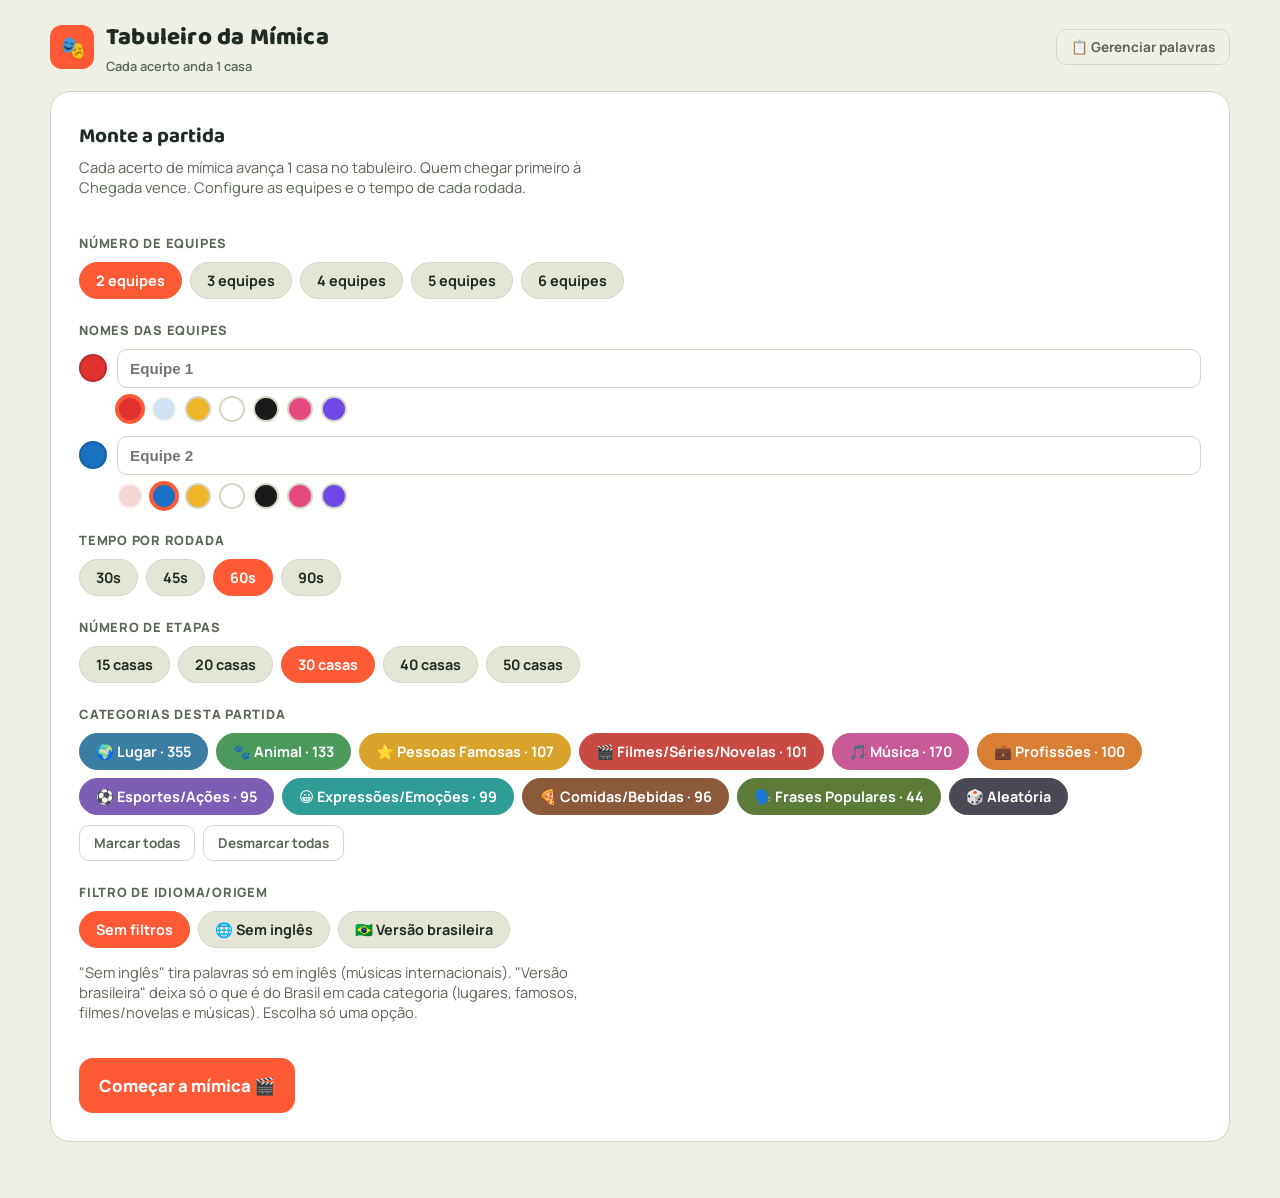
==== docs/index.html @ d94d5cb8 "Tabuleiro da Mímica: jogo + versão app (PWA) Co-Authored-By: Claude Opus 5.5 <noreply@anthropic.com>" ====
<!doctype html>
<html lang="pt-BR">
<head>
<meta charset="utf-8">
<meta name="viewport" content="width=device-width, initial-scale=1, viewport-fit=cover">
<meta name="theme-color" content="#FF5A36">
<meta name="description" content="Jogo de mímica em tabuleiro para jogar em equipes.">
<link rel="manifest" href="manifest.webmanifest">
<link rel="icon" type="image/png" sizes="192x192" href="icons/icon-192.png">
<link rel="apple-touch-icon" href="icons/icon-180.png">
<meta name="apple-mobile-web-app-capable" content="yes">
<meta name="mobile-web-app-capable" content="yes">
<meta name="apple-mobile-web-app-title" content="Mímica">
<meta name="apple-mobile-web-app-status-bar-style" content="default">
<style>body{margin:0;}</style>
<script>
(function(){
  if (window.claude && typeof window.claude.use === "function") return;
  var KEY = "mimica:categories/words";
  var listeners = [];
  function read(){ try { var raw = localStorage.getItem(KEY); return raw ? JSON.parse(raw) : null; } catch(e){ return null; } }
  function write(data){ try { localStorage.setItem(KEY, JSON.stringify(data)); } catch(e){} }
  function snap(){ var d = read(); return { exists: !!d, data: function(){ return d; } }; }
  var doc = {
    get: function(){ return Promise.resolve(snap()); },
    set: function(data){ write(data); return Promise.resolve(); },
    update: function(patch){ var d = read() || {}; Object.keys(patch).forEach(function(k){ d[k] = patch[k]; }); write(d); return Promise.resolve(); },
    onSnapshot: function(cb){ listeners.push(cb); return function(){}; }
  };
  window.claude = { use: function(name){ return Promise.resolve(name === "db" ? { doc: function(){ return doc; } } : null); } };
})();
</script>
<title>Tabuleiro da Mímica</title>
<link rel="preconnect" href="https://fonts.googleapis.com">
<link rel="stylesheet" href="https://fonts.googleapis.com/css2?family=Baloo+2:wght@500;600;700;800&family=Manrope:wght@500;600;700;800&display=swap">
<style>
  :root{
    --bg:#EEF0E6;
    --surface:#FFFFFF;
    --surface-2:#E3E6D6;
    --text:#1E2A22;
    --text-muted:#5B6656;
    --border:#D3D6C4;
    --accent:#FF5A36;
    --accent-ink:#FFFFFF;
    --danger:#C94A42;
    --ok:#3E8E52;

    --c-lugar:#3B7EA1;
    --c-animal:#4C9A5B;
    --c-famosos:#D9A22B;
    --c-filmes:#C94A42;
    --c-musica:#C85A96;
    --c-profissoes:#D97F35;
    --c-esportes:#7C5FB5;
    --c-expressoes:#2F9C97;
    --c-comidas:#8A5A3B;
    --c-frases:#5C7A38;
    --c-aleatoria:#4A4A55;
    --c-special:#B8901F;

    --board-bg:#183226;
    --board-track:#22462F;
    --board-text:#F4F1DF;
  }
  @media (prefers-color-scheme: dark){
    :root:not([data-theme="light"]){
      --bg:#12201A;
      --surface:#1B2B23;
      --surface-2:#223428;
      --text:#EDF1E6;
      --text-muted:#9FAE97;
      --border:#2E4235;
      --accent:#FF6A47;
      --accent-ink:#12201A;
      --danger:#E27168;
      --ok:#57B36C;
    }
  }
  :root[data-theme="dark"]{
    --bg:#12201A;
    --surface:#1B2B23;
    --surface-2:#223428;
    --text:#EDF1E6;
    --text-muted:#9FAE97;
    --border:#2E4235;
    --accent:#FF6A47;
    --accent-ink:#12201A;
    --danger:#E27168;
    --ok:#57B36C;
  }

  *{box-sizing:border-box;}
  body{
    background:var(--bg);
    color:var(--text);
    font-family:'Manrope',system-ui,sans-serif;
    padding:18px 16px 40px;
    display:flex;
    flex-direction:column;
    gap:16px;
    min-height:100vh;
  }
  h1,h2,h3{font-family:'Baloo 2','Manrope',system-ui,sans-serif; margin:0; text-wrap:balance;}
  button{font-family:inherit; cursor:pointer;}
  button:focus-visible, input:focus-visible, [tabindex]:focus-visible{
    outline:3px solid var(--accent); outline-offset:2px;
  }

  .wrap{max-width:1180px; margin:0 auto; width:100%; display:flex; flex-direction:column; gap:16px;}

  header.app-header{
    display:flex; align-items:center; justify-content:space-between; gap:12px; flex-wrap:wrap;
  }
  .brand{display:flex; align-items:center; gap:12px;}
  .brand .mark{
    width:44px;height:44px;border-radius:12px;background:var(--accent);color:var(--accent-ink);
    display:flex;align-items:center;justify-content:center;font-size:22px;flex-shrink:0;
  }
  .brand h1{font-size:1.5rem; font-weight:800; letter-spacing:.2px;}
  .brand p{margin:0; font-size:.8rem; color:var(--text-muted); font-weight:600;}
  .ghost-btn{
    background:transparent; border:1.5px solid var(--border); color:var(--text-muted);
    padding:8px 14px; border-radius:10px; font-weight:700; font-size:.85rem;
  }
  .ghost-btn:hover{border-color:var(--accent); color:var(--accent);}
  .exit-btn{align-self:flex-start;}
  .ghost-btn:disabled{opacity:.45; cursor:not-allowed;}
  .ghost-btn:disabled:hover{border-color:var(--border); color:var(--text-muted);}
  .header-actions{display:flex; gap:8px; flex-wrap:wrap;}

  .word-list{display:flex; flex-wrap:wrap; gap:6px;}
  .word-chip{display:inline-flex; align-items:center; gap:6px; color:#fff; padding:6px 6px 6px 12px; border-radius:999px; font-weight:700; font-size:.82rem;}
  .word-chip.is-filtered-out{opacity:.25;}
  .word-x{background:rgba(0,0,0,.25); border:none; color:#fff; width:20px; height:20px; border-radius:50%; font-size:.85rem; line-height:1; padding:0;}
  .word-x:hover{background:rgba(0,0,0,.45);}
  .add-word-row{display:flex; gap:8px;}
  .add-word-row input{
    flex:1; min-width:0; border:1.5px solid var(--border); border-radius:10px; padding:10px 12px;
    font-size:.95rem; background:var(--surface); color:var(--text); font-weight:600;
  }
  .add-word-row input:focus{border-color:var(--accent);}

  /* ---------- SETUP SCREEN ---------- */
  .setup-card{
    background:var(--surface); border:1px solid var(--border); border-radius:20px;
    padding:28px; display:flex; flex-direction:column; gap:22px;
  }
  .setup-card h2{font-size:1.3rem;}
  .setup-card .lede{color:var(--text-muted); font-size:.92rem; margin-top:4px; max-width:60ch;}
  .field-group{display:flex; flex-direction:column; gap:10px;}
  .field-label{font-weight:800; font-size:.8rem; text-transform:uppercase; letter-spacing:.06em; color:var(--text-muted);}
  .chip-row{display:flex; gap:8px; flex-wrap:wrap;}
  .chip{
    border:1.5px solid var(--border); background:var(--surface-2); color:var(--text);
    padding:8px 16px; border-radius:999px; font-weight:700; font-size:.9rem;
  }
  .chip.is-active{background:var(--accent); border-color:var(--accent); color:var(--accent-ink);}
  .team-rows{display:flex; flex-direction:column; gap:14px;}
  .team-row-block{display:flex; flex-direction:column; gap:8px;}
  .team-row{display:flex; align-items:center; gap:10px;}
  .team-dot{width:28px;height:28px;border-radius:50%; flex-shrink:0; border:2px solid rgba(0,0,0,.15);}
  .color-swatch-row{display:flex; gap:8px; flex-wrap:wrap; padding-left:38px;}
  .color-swatch-btn{
    width:26px; height:26px; border-radius:50%; border:2px solid var(--border); padding:0; cursor:pointer;
  }
  .color-swatch-btn.is-selected{border-color:var(--accent); box-shadow:0 0 0 2px var(--accent);}
  .color-swatch-btn:disabled{opacity:.2; cursor:not-allowed;}
  .team-row input{
    flex:1; min-width:0; border:1.5px solid var(--border); border-radius:10px; padding:10px 12px;
    font-size:.95rem; font-weight:700; background:var(--surface); color:var(--text);
  }
  .team-row input:focus{border-color:var(--accent);}
  .start-btn{
    background:var(--accent); color:var(--accent-ink); border:none; border-radius:14px;
    padding:16px 20px; font-size:1.05rem; font-weight:800; align-self:flex-start;
  }
  .start-btn:hover{filter:brightness(1.06);}
  .start-btn:disabled{cursor:not-allowed;}
  .start-btn:disabled:hover{filter:none;}

  /* ---------- GAME SCREEN ---------- */
  .board-screen{ display:flex; flex-direction:column; gap:14px; width:100%; }
  .board-main{ display:flex; flex-direction:column; gap:14px; min-width:0; }
  @media (min-width:800px){
    .board-screen{ flex-direction:row; align-items:flex-start; }
    .board-main{ flex:1; min-width:0; }
  }
  .category-legend{
    background:var(--surface); border:1px solid var(--border); border-radius:16px;
    padding:14px; display:flex; flex-direction:column; gap:8px; flex-shrink:0;
  }
  @media (min-width:800px){ .category-legend{ width:190px; position:sticky; top:16px; } }
  .legend-item{ display:flex; align-items:center; gap:8px; font-size:.82rem; font-weight:700; }
  .legend-swatch{
    width:26px; height:26px; border-radius:8px; flex-shrink:0;
    display:flex; align-items:center; justify-content:center; font-size:1rem; color:#fff;
  }
  .stage-screen{ display:flex; flex-direction:column; gap:14px; width:100%; align-items:stretch; }

  .board-panel{
    background:var(--board-bg); border-radius:20px; padding:18px; overflow-x:auto;
  }
  .board-title{color:var(--board-text); font-weight:800; font-size:.95rem; margin:0 0 12px 4px; display:flex; justify-content:space-between; align-items:center;}
  .board-title span.sub{color:#B7C9BC; font-weight:600; font-size:.8rem;}
  .board-grid{
    display:grid; grid-template-columns:repeat(6, 1fr); grid-auto-rows:58px; gap:6px; position:relative;
    background:var(--board-track); border-radius:16px; padding:12px;
  }
  .house{
    width:100%; height:100%; box-sizing:border-box; min-width:0;
    border-radius:10px; display:flex; flex-direction:column; align-items:center; justify-content:center;
    color:#fff; font-weight:800; position:relative; font-size:.68rem; line-height:1.1; gap:1px;
    box-shadow:inset 0 0 0 2px rgba(255,255,255,.18);
  }
  .house .num{font-family:'Baloo 2'; font-size:.9rem;}
  .house .ic{font-size:1rem;}
  .house.is-start, .house.is-finish{
    background:var(--accent); color:var(--accent-ink); font-family:'Baloo 2'; font-size:.72rem;
  }
  .house.is-current-target{box-shadow:0 0 0 2px #fff;}
  .dir-arrow{
    position:absolute; top:1px; right:2px;
    font-size:1.05rem; font-weight:800; line-height:1; color:rgba(255,255,255,.95);
    text-shadow:0 1px 1px rgba(0,0,0,.4); pointer-events:none; z-index:2;
  }
  .pawns{
    position:absolute; bottom:2px; left:0; display:flex; gap:2px; flex-wrap:wrap;
    justify-content:center; width:100%; pointer-events:none; z-index:2;
  }
  .pawn{width:11px;height:11px;border-radius:50%; border:1.5px solid rgba(255,255,255,.9); box-shadow:0 0 0 1px rgba(0,0,0,.25);}
  .pawn-pin{
    width:15px; height:15px; flex-shrink:0;
    border-radius:50% 50% 50% 0; transform:rotate(-45deg);
    border:1.5px solid rgba(255,255,255,.95); box-shadow:0 1px 3px rgba(0,0,0,.45);
  }
  @media (max-width:480px){
    .board-grid{grid-auto-rows:46px; gap:4px; padding:8px;}
  }

  .board-action{display:flex; flex-direction:column; align-items:center; gap:10px; text-align:center;}
  .board-action-msg{font-weight:700; color:var(--text-muted); font-size:.95rem;}

  .turn-banner{
    display:flex; align-items:center; gap:12px; border-radius:14px; padding:12px 14px;
    color:#fff; font-family:'Baloo 2'; font-size:1.05rem;
  }
  .turn-banner .pawn-lg{width:20px;height:20px;border-radius:50%; border:2px solid rgba(255,255,255,.85); flex-shrink:0;}
  .turn-banner .pos{margin-left:auto; font-size:.8rem; font-family:'Manrope'; font-weight:700; opacity:.9;}

  .target-chip{
    display:flex; align-items:center; gap:10px; padding:10px 12px; border-radius:12px;
    border:1.5px dashed var(--border); font-weight:700; font-size:.9rem;
  }
  .target-chip .swatch{width:30px;height:30px;border-radius:10px; display:flex; align-items:center; justify-content:center; font-size:1rem; color:#fff; flex-shrink:0;}
  .target-chip .lbl{color:var(--text-muted); font-size:.72rem; text-transform:uppercase; letter-spacing:.05em; font-weight:800;}
  .target-chip .name{font-size:1rem;}

  .stage{
    background:var(--surface-2); border-radius:16px; padding:22px 18px; text-align:center;
    display:flex; flex-direction:column; align-items:center; gap:14px; min-height:170px; justify-content:center;
  }
  .stage .prompt{color:var(--text-muted); font-weight:700; font-size:.95rem;}
  .stage .word{font-family:'Baloo 2'; font-size:1.9rem; font-weight:800; text-wrap:balance; word-break:break-word;}
  .stage .artist-hint{color:var(--text-muted); font-weight:700; font-size:.85rem; margin-top:-8px;}
  .hint-toggle{
    background:none; border:1.5px dashed var(--border); color:var(--text-muted); font-weight:700;
    font-size:.8rem; border-radius:999px; padding:5px 12px;
  }
  .hint-toggle:hover{border-color:var(--accent); color:var(--accent);}
  .hint-body{
    color:var(--text-muted); font-weight:600; font-size:.85rem; line-height:1.4; max-width:38ch;
    background:var(--surface); border-radius:10px; padding:10px 12px;
  }
  .stage-big{flex:1; min-height:min(60vh, 520px); padding:32px 20px; gap:20px;}
  .stage-big .prompt{font-size:1.1rem;}
  .stage-big .word{font-size:clamp(2.2rem, 7vw, 3.4rem);}
  .stage-big .artist-hint{font-size:1rem;}
  .stage-big .timer-wrap{max-width:360px; width:100%;}
  .stage-big .result-btns{max-width:420px; width:100%;}
  .reveal-btn{
    background:var(--accent); color:var(--accent-ink); border:none; border-radius:12px;
    padding:14px 22px; font-weight:800; font-size:1rem;
  }
  .timer-wrap{width:100%; display:flex; flex-direction:column; gap:6px;}
  .timer-bar-track{width:100%; height:10px; background:var(--border); border-radius:999px; overflow:hidden;}
  .timer-bar-fill{height:100%; background:var(--accent); border-radius:999px; transition:width .12s linear;}
  .timer-num{font-family:'Baloo 2'; font-size:1.3rem; font-variant-numeric:tabular-nums;}
  .result-btns{display:flex; gap:10px; width:100%;}
  .result-btns button{
    flex:1; border:none; border-radius:12px; padding:13px 10px; font-weight:800; font-size:.92rem; color:#fff;
  }
  .btn-ok{background:var(--ok);}
  .btn-skip{background:var(--danger);}
  .btn-continue{background:var(--accent); color:var(--accent-ink); width:100%; border:none; border-radius:12px; padding:13px 10px; font-weight:800;}

  .scoreboard{display:flex; flex-direction:column; gap:8px;}
  .scoreboard .lbl{font-size:.72rem; text-transform:uppercase; letter-spacing:.05em; font-weight:800; color:var(--text-muted);}
  .score-row{display:flex; align-items:center; gap:8px; padding:6px 8px; border-radius:10px; font-weight:700; font-size:.85rem;}
  .score-row.is-current{background:var(--surface-2);}
  .score-row .pawn{width:14px;height:14px; flex-shrink:0;}
  .score-row .nm{flex:1; min-width:0; overflow:hidden; text-overflow:ellipsis; white-space:nowrap;}
  .score-row .pn{color:var(--text-muted); font-variant-numeric:tabular-nums;}

  .rules-toggle{background:none; border:none; color:var(--text-muted); font-weight:700; font-size:.8rem; text-align:left; padding:0; text-decoration:underline;}
  .rules-body{font-size:.85rem; color:var(--text-muted); line-height:1.5; display:flex; flex-direction:column; gap:6px;}
  .rules-body b{color:var(--text);}

  /* ---------- MODALS ---------- */
  .modal-overlay{
    position:fixed; inset:0; background:rgba(10,15,12,.55); display:flex; align-items:center; justify-content:center;
    padding:20px; z-index:50;
  }
  .modal-card{
    background:var(--surface); border-radius:18px; padding:26px; max-width:420px; width:100%;
    display:flex; flex-direction:column; gap:14px; text-align:center;
  }
  .modal-card h3{font-size:1.4rem;}
  .modal-card-wide{max-width:480px;}
  .team-report-list{display:flex; flex-direction:column; gap:10px; max-height:min(50vh, 420px); overflow-y:auto; text-align:left;}
  .team-report-row{background:var(--surface-2); border-radius:12px; padding:12px 14px; display:flex; flex-direction:column; gap:6px;}
  .team-report-head{display:flex; align-items:center; gap:8px; font-family:'Baloo 2'; font-weight:700; font-size:1rem;}
  .team-report-stats{display:flex; gap:14px; font-weight:700; font-size:.88rem; font-variant-numeric:tabular-nums;}
  .team-report-cats{display:flex; flex-direction:column; gap:2px; font-size:.82rem; color:var(--text-muted); font-weight:600;}
  .cat-pick-grid{display:grid; grid-template-columns:1fr 1fr; gap:8px;}
  .cat-pick-btn{
    border:none; border-radius:12px; padding:12px 8px; color:#fff; font-weight:800; font-size:.85rem;
    display:flex; flex-direction:column; align-items:center; gap:4px;
  }
  .cat-pick-btn small{font-weight:700; font-size:.68rem; opacity:.9; text-transform:none;}
  .confetti-emoji{font-size:2.6rem;}

  [hidden]{display:none !important;}

  @media (max-width:480px){
    .brand h1{font-size:1.25rem;}
  }
</style>

<style>
  body{padding-top:max(18px, env(safe-area-inset-top)); padding-left:max(16px, env(safe-area-inset-left)); padding-right:max(16px, env(safe-area-inset-right)); padding-bottom:max(40px, env(safe-area-inset-bottom));}
</style>
</head>
<body>
<div class="wrap">
  <header class="app-header">
    <div class="brand">
      <div class="mark">🎭</div>
      <div>
        <h1>Tabuleiro da Mímica</h1>
        <p>Cada acerto anda 1 casa</p>
      </div>
    </div>
    <div class="header-actions">
      <button class="ghost-btn" id="btnManage">📋 Gerenciar palavras</button>
    </div>
  </header>

  <section id="setupScreen"></section>
  <section id="gameScreen" hidden></section>
  <section id="manageScreen" hidden></section>
</div>

<div id="modalLayer"></div>

<script>
(function(){
  "use strict";

  var CATS = {
    lugar:      {label:"Lugar",                 icon:"🌍", color:"var(--c-lugar)"},
    animal:     {label:"Animal",                icon:"🐾", color:"var(--c-animal)"},
    famosos:    {label:"Pessoas Famosas",        icon:"⭐", color:"var(--c-famosos)"},
    filmes:     {label:"Filmes/Séries/Novelas",  icon:"🎬", color:"var(--c-filmes)"},
    musica:     {label:"Música",                 icon:"🎵", color:"var(--c-musica)"},
    profissoes: {label:"Profissões",             icon:"💼", color:"var(--c-profissoes)"},
    esportes:   {label:"Esportes/Ações",         icon:"⚽", color:"var(--c-esportes)"},
    expressoes: {label:"Expressões/Emoções",     icon:"😀", color:"var(--c-expressoes)"},
    comidas:    {label:"Comidas/Bebidas",        icon:"🍕", color:"var(--c-comidas)"},
    frases:     {label:"Frases Populares",       icon:"🗣️", color:"var(--c-frases)"},
    aleatoria:  {label:"Aleatória",              icon:"🎲", color:"var(--c-aleatoria)"}
  };

  var DEFAULT_WORDS = {
    lugar: [
      "Praia","Hospital","Aeroporto","Academia","Cinema","Escola","Restaurante","Zoológico","Supermercado","Igreja","Praça","Shopping","Floresta","Deserto","Circo","Fazenda","Biblioteca","Estádio","Metrô","Elevador","Casamento","Trânsito","Acampamento","Parque de diversões","Salão de beleza","Consultório odontológico","Delegacia","Feira livre",
      "Afeganistão","África do Sul","Albânia","Alemanha","Andorra","Angola","Antígua e Barbuda","Arábia Saudita","Argélia","Argentina","Armênia","Austrália","Áustria","Azerbaijão","Bahamas","Bangladesh","Barbados","Barein","Bélgica","Belize","Benin","Bielorrússia","Bolívia","Bósnia e Herzegovina","Botsuana","Brasil","Brunei","Bulgária","Burkina Faso","Burundi","Butão","Cabo Verde","Camarões","Camboja","Canadá","Catar","Cazaquistão","Chade","Chile","China","Chipre","Colômbia","Comores","Congo","Coreia do Norte","Coreia do Sul","Costa do Marfim","Costa Rica","Croácia","Cuba","Dinamarca","Djibouti","Dominica","Egito","El Salvador","Emirados Árabes Unidos","Equador","Eritreia","Eslováquia","Eslovênia","Espanha","Estados Unidos","Estônia","Essuatíni","Etiópia","Fiji","Filipinas","Finlândia","França","Gabão","Gâmbia","Gana","Geórgia","Granada","Grécia","Guatemala","Guiana","Guiné","Guiné Equatorial","Guiné-Bissau","Haiti","Holanda","Honduras","Hungria","Iêmen","Ilhas Marshall","Ilhas Salomão","Índia","Indonésia","Irã","Iraque","Irlanda","Islândia","Israel","Itália","Jamaica","Japão","Jordânia","Kiribati","Kuwait","Laos","Lesoto","Letônia","Líbano","Libéria","Líbia","Liechtenstein","Lituânia","Luxemburgo","Macedônia do Norte","Madagascar","Malásia","Malawi","Maldivas","Mali","Malta","Marrocos","Maurício","Mauritânia","México","Mianmar","Micronésia","Moçambique","Moldávia","Mônaco","Mongólia","Montenegro","Namíbia","Nauru","Nepal","Nicarágua","Níger","Nigéria","Noruega","Nova Zelândia","Omã","Palau","Panamá","Papua-Nova Guiné","Paquistão","Paraguai","Peru","Polônia","Portugal","Quênia","Quirguistão","Reino Unido","República Centro-Africana","República Dominicana","República Tcheca","Romênia","Ruanda","Rússia","Samoa","San Marino","Santa Lúcia","São Cristóvão e Névis","São Tomé e Príncipe","São Vicente e Granadinas","Seicheles","Senegal","Serra Leoa","Sérvia","Singapura","Síria","Somália","Sri Lanka","Sudão","Sudão do Sul","Suécia","Suíça","Suriname","Tailândia","Taiwan","Tajiquistão","Tanzânia","Timor-Leste","Togo","Tonga","Trinidad e Tobago","Tunísia","Turcomenistão","Turquia","Tuvalu","Ucrânia","Uganda","Uruguai","Uzbequistão","Vanuatu","Vaticano","Venezuela","Vietnã","Zâmbia","Zimbábue",
      "Acre","Alagoas","Amapá","Amazonas","Bahia","Ceará","Distrito Federal","Espírito Santo","Goiás","Maranhão","Mato Grosso","Mato Grosso do Sul","Minas Gerais","Pará","Paraíba","Paraná","Pernambuco","Piauí","Rio de Janeiro","Rio Grande do Norte","Rio Grande do Sul","Rondônia","Roraima","Santa Catarina","São Paulo","Sergipe","Tocantins",
      "Washington","Pequim","Tóquio","Berlim","Nova Delhi","Londres","Paris","Roma","Ottawa","Moscou","Seul","Camberra","Madrid","Cidade do México","Jacarta","Amsterdã","Riade","Buenos Aires","Cairo","Pretória",
      "Brasília","Salvador","Fortaleza","Belo Horizonte","Manaus","Curitiba","Recife","Goiânia","Belém","Porto Alegre","Guarulhos","Campinas","São Luís","São Gonçalo","Maceió","Duque de Caxias","Natal","Teresina","Campo Grande","Nova Iguaçu","São Bernardo do Campo","João Pessoa","Santo André","Jaboatão dos Guararapes","Osasco","São José dos Campos","Ribeirão Preto","Uberlândia","Contagem","Sorocaba","Aracaju","Feira de Santana","Cuiabá","Joinville","Juiz de Fora","Londrina","Aparecida de Goiânia","Ananindeua","Niterói","Porto Velho","Serra","Caxias do Sul","Vila Velha","Florianópolis","Macapá","Mauá","São João de Meriti","Diadema","Vitória","Palmas",
      "Torre Eiffel","Cristo Redentor","Estátua da Liberdade","Muralha da China","Coliseu","Torre de Pisa","Pirâmides do Egito","Big Ben","Taj Mahal","Machu Picchu","Ópera de Sydney","Sagrada Família","Stonehenge","Monte Rushmore","Muro de Berlim",
      "Banco","Farmácia","Posto de gasolina","Correios","Museu","Teatro","Boliche","Sauna","Spa","Estacionamento","Oficina mecânica","Lavanderia","Parque aquático","Porto","Estação de trem",
      "Vulcão","Cachoeira","Caverna","Geleira","Savana","Ilha deserta"
    ],
    animal: ["Cobra","Canguru","Elefante","Pinguim","Girafa","Macaco","Tartaruga","Águia","Sapo","Coelho","Tubarão","Polvo","Camelo","Preguiça","Morcego","Galinha","Cavalo","Gorila","Urso","Borboleta","Pato","Leão","Foca","Caranguejo","Abelha","Rinoceronte","Papagaio","Jacaré","Formiga","Coruja","Zebra","Hipopótamo","Onça-pintada","Lobo","Raposa","Esquilo","Ouriço","Guaxinim","Lontra","Castor","Camundongo","Porco","Vaca","Cabra","Carneiro","Pavão","Avestruz","Flamingo","Pelicano","Cisne","Corvo","Pomba","Beija-flor","Libélula","Grilo","Gafanhoto","Aranha","Escorpião","Lesma","Caracol","Baleia","Golfinho","Estrela-do-mar","Água-viva","Lula","Piranha","Iguana","Camaleão","Hiena","Tigre","Chita","Lince","Texugo","Ornitorrinco","Coala","Panda","Tamanduá","Tatu","Capivara","Mico-leão-dourado","Arara","Tucano","Sabiá","Puma","Lebre","Furão","Doninha","Marta","Bisão","Búfalo","Alce","Rena","Veado","Javali","Ganso","Peru","Codorna","Andorinha","Pardal","Gaivota","Urubu","Falcão","Gavião","Morsa","Orca","Cachalote","Peixe-espada","Cavalo-marinho","Arraia","Baiacu","Pulga","Mosquito","Barata","Joaninha","Vaga-lume","Louva-a-deus","Centopeia","Lacraia","Sanguessuga","Ouriço-do-mar","Cágado","Jiboia","Píton","Naja","Víbora","Dragão de Komodo","Girino","Toupeira","Gambá","Quati","Jaguatirica","Chimpanzé","Orangotango"],
    famosos: ["Anitta","Neymar","Silvio Santos","Xuxa","Ronaldinho Gaúcho","Gisele Bündchen","Pelé","Ayrton Senna","Chaves","Michael Jackson","Charlie Chaplin","Albert Einstein","Cristiano Ronaldo","Whindersson Nunes","Ivete Sangalo","Pabllo Vittar","Sabrina Sato","Luciano Huck","Gusttavo Lima","Fernanda Montenegro","Roberto Carlos","Zico","Madonna","Elvis Presley","Larissa Manoela","Romário","Ronaldo Fenômeno","Kaká","Garrincha","Sócrates","Rubens Barrichello","Lionel Messi","Kobe Bryant","LeBron James","Michael Jordan","Bruna Marquezine","Juliette Freire","Fátima Bernardes","Faustão","Rodrigo Faro","Marcos Mion","Angélica","Tiago Leifert","Marília Mendonça","Wesley Safadão","Simone Mendes","Beyoncé","Taylor Swift","Lady Gaga","Rihanna","Freddie Mercury","John Lennon","Marilyn Monroe","Vinícius Jr.","Rafael Nadal","Roger Federer","Usain Bolt","Serena Williams","Simone Biles","Falcão","Marta","Rebeca Andrade","Susana Vieira","Regina Duarte","Tony Ramos","Camila Queiroz","José Loreto","Boninho","Ana Maria Braga","Patrícia Poeta","Ludmilla","Zezé Di Camargo","Michael Bublé","Ariana Grande","Bruno Mars","Ed Sheeran","Shakira","Selena Gomez","Justin Timberlake","Casimiro","Felipe Neto","Kéfera","MC Bin Laden","Diego Maradona","Muhammad Ali","Michael Phelps","Babe Ruth","Tiger Woods","Wayne Gretzky","Jesse Owens","Mike Tyson","Nadia Comăneci","Carl Lewis","Michael Schumacher","Emerson Fittipaldi","Nelson Piquet","Felipe Massa","Gustavo Kuerten","César Cielo","Daiane dos Santos","Robert Scheidt","Rayssa Leal","Arthur Zanetti","Oscar Schmidt","Hortência","Formiga","Vanderlei Cordeiro de Lima"],
    filmes: ["Titanic","Avatar","Vingadores","Toy Story","Friends","Stranger Things","La Casa de Papel","Chaves","Avenida Brasil","A Fazenda","O Auto da Compadecida","Cidade de Deus","Tropa de Elite","Shrek","Frozen","Harry Potter","O Rei Leão","Game of Thrones","Breaking Bad","Senhor dos Anéis","Jurassic Park","Star Wars","Velozes e Furiosos","Pantanal","A Grande Família","Malhação","Turma da Mônica","Batman","Homem-Aranha","De Volta para o Futuro","Matrix","Rocky","Coringa","Pantera Negra","A Origem","Interestelar","E.T.","Tubarão","Piratas do Caribe","Como Treinar o Seu Dragão","Divertida Mente","Procurando Nemo","Wall-E","Up: Altas Aventuras","Viva - A Vida é uma Festa","Encanto","Moana","Round 6","The Office","Grey's Anatomy","Sherlock","Peaky Blinders","Sex Education","Riverdale","Elite","Dark","Cobra Kai","Ozark","Cheias de Charme","Fina Estampa","Império","Vale Tudo","Escrava Isaura","A Dona do Pedaço","Cinderela","Branca de Neve e os Sete Anões","A Bela e a Fera","Aladdin","A Pequena Sereia","Mulan","Pocahontas","Hércules","Lilo & Stitch","Enrolados","Valente","Carros","Monstros S.A.","Ratatouille","Os Incríveis","Zootopia","Detona Ralph","A Princesa e o Sapo","Soul","Luca","Mulheres Apaixonadas","Senhora do Destino","América","Páginas da Vida","Duas Caras","A Favorita","Caminho das Índias","Viver a Vida","Salve Jorge","Amor à Vida","A Força do Querer","O Outro Lado do Paraíso","Amor de Mãe","Nos Tempos do Imperador","Um Lugar ao Sol","Travessia","Vai na Fé"],
    musica: ["Aquarela (Toquinho)","Evidências (Chitãozinho & Xororó)","Garota de Ipanema (Tom Jobim)","Ai Se Eu Te Pego (Michel Teló)","Envolver (Anitta)","Show das Poderosas (Anitta)","Anunciação (Alceu Valença)","Asa Branca (Luiz Gonzaga)","Deixa a Vida Me Levar (Zeca Pagodinho)","Trem Bala (Ana Vilela)","Vida Loka (Racionais MC's)","Borboletas (Marcelo Falcão)","Vai Malandra (Anitta)","Cheia de Manias (Raça Negra)","Segue o Seu Coração (Roberta Campos)","Balada Boa (Gusttavo Lima)","Ciranda Cirandinha (Domínio público)","Atirei o Pau no Gato (Domínio público)","Parabéns a Você (Domínio público)","Águas de Março (Tom Jobim)","Mas Que Nada (Jorge Ben Jor)","País Tropical (Jorge Ben Jor)","Chuva de Arroz (Bruno & Marrone)","O Portão (Jorge & Mateus)","Trem das Onze (Demônios da Garoa)","Como É Grande o Meu Amor Por Você (Roberto Carlos)","Fico Assim Sem Você (Claudinho & Buchecha)","É o Amor (Zezé Di Camargo & Luciano)","Faroeste Caboclo (Legião Urbana)","Alô, Alô Marciano (Rita Lee)","Sozinho (Caetano Veloso)","Amor de Índio (Beto Guedes)","Anna Julia (Los Hermanos)","Tempo Perdido (Legião Urbana)","Metamorfose Ambulante (Raul Seixas)","O Tempo Não Para (Cazuza)","Alagados (Os Paralamas do Sucesso)","Pais e Filhos (Legião Urbana)","Toda Forma de Amor (Lulu Santos)","Eduardo e Mônica (Legião Urbana)","Que País É Esse (Legião Urbana)","Comida (Titãs)","Berimbau (Baden Powell)","Construção (Chico Buarque)","Aquele Abraço (Gilberto Gil)","Chega de Saudade (João Gilberto)","Xote das Meninas (Luiz Gonzaga)","Danone (Ivete Sangalo)","Anjos (Fábio Jr.)","Shape of You (Ed Sheeran)","Bohemian Rhapsody (Queen)","Billie Jean (Michael Jackson)","Someone Like You (Adele)","Rolling in the Deep (Adele)","Uptown Funk (Bruno Mars)","Shake It Off (Taylor Swift)","Despacito (Luis Fonsi)","Old Town Road (Lil Nas X)","Blinding Lights (The Weeknd)","Livin' on a Prayer (Bon Jovi)","Sweet Child O' Mine (Guns N' Roses)","I Want It That Way (Backstreet Boys)","Wannabe (Spice Girls)","Thriller (Michael Jackson)","Imagine (John Lennon)","Hotel California (Eagles)","Stairway to Heaven (Led Zeppelin)","My Heart Will Go On (Celine Dion)","Like a Virgin (Madonna)","Toxic (Britney Spears)","Someone You Loved (Lewis Capaldi)","Viva la Vida (Coldplay)","Poker Face (Lady Gaga)","Happy (Pharrell Williams)","Roar (Katy Perry)","We Will Rock You (Queen)","Dancing Queen (ABBA)","Waka Waka (Shakira)","Yesterday (The Beatles)","Let It Be (The Beatles)","Hey Jude (The Beatles)","Smells Like Teen Spirit (Nirvana)","Wonderwall (Oasis)","(I Can't Get No) Satisfaction (The Rolling Stones)","Purple Rain (Prince)","Like a Rolling Stone (Bob Dylan)","Respect (Aretha Franklin)","I Will Always Love You (Whitney Houston)","Rehab (Amy Winehouse)","Umbrella (Rihanna)","Halo (Beyoncé)","Single Ladies (Beyoncé)","Born This Way (Lady Gaga)","Levitating (Dua Lipa)","Watermelon Sugar (Harry Styles)","Shallow (Lady Gaga)","Bad Guy (Billie Eilish)","Bad Romance (Lady Gaga)","Firework (Katy Perry)","Party in the U.S.A. (Miley Cyrus)","Can't Stop the Feeling! (Justin Timberlake)","Sorry (Justin Bieber)","Baby (Justin Bieber)","Sicko Mode (Travis Scott)","God's Plan (Drake)","Africa (Toto)","Take on Me (a-ha)","Girls Just Want to Have Fun (Cyndi Lauper)","Eye of the Tiger (Survivor)","Another Brick in the Wall (Pink Floyd)","Smooth Criminal (Michael Jackson)","Beat It (Michael Jackson)","Faded (Alan Walker)","Closer (The Chainsmokers)","Counting Stars (OneRepublic)","Radioactive (Imagine Dragons)","Believer (Imagine Dragons)","Sugar (Maroon 5)","Moves Like Jagger (Maroon 5)","Can't Feel My Face (The Weeknd)","Rockstar (Post Malone)","Havana (Camila Cabello)","Señorita (Shawn Mendes & Camila Cabello)","Cheap Thrills (Sia)","Chandelier (Sia)","All of Me (John Legend)","Perfect (Ed Sheeran)","Yellow (Coldplay)","Let It Go / Livre Estou (Frozen)","Hakuna Matata (O Rei Leão)","A Whole New World / Um Mundo Ideal (Aladdin)","Under the Sea / Debaixo do Mar (A Pequena Sereia)","Colors of the Wind / Cores do Vento (Pocahontas)","You've Got a Friend in Me / Um Amigo Assim (Toy Story)","Try Everything / Tentar Tudo (Zootopia)","I See the Light / Ao Luar (Enrolados)","Reflection / Imagem (Mulan)","How Far I'll Go / Saber Quem Sou (Moana)","Into the Unknown / Minha Intuição (Frozen 2)","Beauty and the Beast / A Bela e a Fera (A Bela e a Fera)","Part of Your World / Parte do Seu Mundo (A Pequena Sereia)","Circle of Life / Ciclo Sem Fim (O Rei Leão)","Almost There / Quase Lá (A Princesa e o Sapo)","Breaking Free (High School Musical)","We're All in This Together (High School Musical)","Start of Something New (High School Musical)","Bop to the Top (High School Musical)","Can I Have This Dance? (High School Musical 3)","Best of Both Worlds (Hannah Montana)","This Is Me (Camp Rock)","Barbie Girl (Aqua)","Call Me Maybe (Carly Rae Jepsen)","Since U Been Gone (Kelly Clarkson)","Genie in a Bottle (Christina Aguilera)","...Baby One More Time (Britney Spears)","Oops!... I Did It Again (Britney Spears)","Everybody (Backstreet Boys)","Bye Bye Bye (NSYNC)","Complicated (Avril Lavigne)","Sk8er Boi (Avril Lavigne)","Boyfriend (Justin Bieber)","What Makes You Beautiful (One Direction)","Best Song Ever (One Direction)","We Don't Talk About Bruno / Não Falamos do Bruno (Encanto)","Can You Feel the Love Tonight / Nesta Noite o Amor Chegou (O Rei Leão)","Kiss the Girl / Beije a Moça (A Pequena Sereia)","Do You Want to Build a Snowman? / Quer Fazer um Boneco de Neve? (Frozen)","Love Is an Open Door / Vejo Uma Porta Abrir (Frozen)","Friend Like Me / Nunca Teve um Amigo Assim (Aladdin)","Go the Distance / Vencer Distâncias (Hércules)"],
    profissoes: ["Médico","Bombeiro","Professor","Chef de cozinha","Advogado","Cabeleireiro","Policial","Piloto de avião","Dentista","Pintor","Eletricista","Encanador","Veterinário","Jornalista","Fotógrafo","Garçom","Motorista de ônibus","Enfermeiro","Padeiro","Costureira","Astronauta","Pescador","Agricultor","Detetive","Palhaço","Mecânico","DJ","Salva-vidas","Juiz","Arquiteto","Engenheiro","Psicólogo","Nutricionista","Fisioterapeuta","Farmacêutico","Biólogo","Contador","Bibliotecário","Tradutor","Ator","Marceneiro","Pedreiro","Soldador","Segurança","Recepcionista","Barbeiro","Personal trainer","Bailarino","Escritor","Programador","Cientista","Jardineiro","Locutor","Caminhoneiro","Sapateiro","Padre","Diplomata","Zootecnista","Geólogo","Meteorologista","Parteira","Motoboy","Taxista","Zelador","Confeiteiro","Sommelier","Barista","Ourives","Vidraceiro","Instrutor de autoescola","Guia turístico","Modelo","Estilista","Designer gráfico","Roteirista","Diretor de cinema","Produtor musical","Maestro","Analista de sistemas","Apicultor","Bancário","Corretor de imóveis","Corretor de seguros","Auditor","Delegado","Perito","Assistente social","Terapeuta","Fonoaudiólogo","Radiologista","Cardiologista","Cirurgião","Anestesista","Coreógrafo","Cenógrafo","Figurinista","Iluminador","Editor de vídeo","Streamer","Podcaster"],
    esportes: ["Futebol","Nadar","Surfar","Vôlei","Bicicleta","Levantar peso","Basquete","Maratona","Pescar","Tênis","Pular corda","Balé","Boxe","Escalada","Xadrez","Equitação","Golfe","Yoga","Sinuca","Patinação no gelo","Flexão","Handebol","Kart","Capoeira","Futevôlei","Judô","Karatê","Taekwondo","Ginástica olímpica","Ciclismo","Remo","Canoagem","Triatlo","Skate","Snowboard","Esqui","Rúgbi","Polo aquático","Tênis de mesa","Badminton","Arco e flecha","Motocross","Automobilismo","Vela","Squash","Muay Thai","Jiu-jitsu","Vôlei de praia","Atletismo","Halterofilismo","Sumô","Wrestling","Curling","Hóquei no gelo","Paraquedismo","Slackline","Parkour","Stand up paddle","Windsurf","Kitesurf","Bodyboard","Boliche","Dominó","Pôquer","Damas","Corrida de rua","Ultramaratona","Decatlo","Bocha","Peteca","Frescobol","Malabarismo","Ginástica rítmica","Nado sincronizado","Salto em distância","Salto em altura","Salto triplo","Lançamento de dardo","Lançamento de disco","Lançamento de martelo","Arremesso de peso","Corrida de revezamento","Corrida com obstáculos","Ciclismo BMX","Mergulho","Hipismo","Polo","Críquete","Beisebol","Softbol","Futsal","Futebol americano","Frisbee","Rapel","Tirolesa"],
    expressoes: ["Com raiva","Com sono","Apaixonado","Com medo","Envergonhado","Surpreso","Entediado","Nervoso","Aliviado","Com ciúmes","Orgulhoso","Confuso","Com dor de dente","Animado","Triste","Com fome","Com frio","Com calor","Com pressa","Enojado","Encantado","Desconfiado","Impaciente","Com saudade","Culpado","Com dor de barriga","Com dor nas costas","Com soluço","Com tontura","Com sede","Com preguiça","Bêbado","Com ressaca","Cansado","Assustado","Chocado","Curioso","Feliz","Deprimido","Ansioso","Estressado","Arrependido","Com dor de cabeça","Enjoado","Empolgado","Nostálgico","Distraído","Concentrado","Apavorado","Com calafrio","Com coceira","Resfriado","Gripado","Com febre","Com azia","Engasgado","Com cãibra","Zonzo","Atordoado","Perdido","Grato","Inseguro","Confiante","Tímido","Extrovertido","Solitário","Carente","Vingativo","Rancoroso","Aflito","Preocupado","Relaxado","Tranquilo","Furioso","Frustrado","Desanimado","Desmotivado","Motivado","Inspirado","Perplexo","Emocionado","Comovido","Sentimental","Romântico","Com medo de altura","Com claustrofobia","Com vertigem","Constrangido","Mortificado","Exausto","Esgotado","Sonolento","Resmungão","Rabugento","Mal-humorado","Bem-humorado","Alegre","Decepcionado","Chateado"],
    comidas: ["Pizza","Sorvete","Café","Feijoada","Churrasco","Pipoca","Suco de laranja","Pão de queijo","Brigadeiro","Coxinha","Açaí","Chocolate quente","Água de coco","Macarrão","Sushi","Hambúrguer","Melancia","Vinho","Caipirinha","Milho verde","Bolo de aniversário","Marshmallow","Picanha","Salada","Cerveja","Refrigerante","Pastel","Tapioca","Mel","Lasanha","Risoto","Feijão tropeiro","Vatapá","Moqueca","Bobó de camarão","Pão de alho","Empanada","Taco","Pastel de nata","Croissant","Waffle","Panqueca","Torta de limão","Pudim","Mousse de chocolate","Cocada","Rapadura","Paçoca","Beijinho","Canjica","Whisky","Iogurte","Queijo","Presunto","Arroz","Feijão","Farofa","Espumante","Vodka","Tequila","Rum","Gim","Suco de uva","Suco de maracujá","Leite","Manteiga","Requeijão","Geleia","Granola","Aveia","Castanha","Amêndoa","Amendoim","Milkshake","Vitamina","Torta de frango","Empada","Kibe","Esfiha","Bacalhau","Camarão","Cachaça","Batida","Sagu","Arroz doce","Bolo de chocolate","Torta de maçã","Salgadinho","Pão francês","Bife","Frango grelhado","Peixe assado","Lagosta","Ostras","Vinho rosé","Vinagrete"],
    frases: ["Chutar o balde","Pagar o pato","Engolir sapo","Quebrar o gelo","Dar com os burros n'água","Matar dois coelhos com uma cajadada","Dar zebra","Encher linguiça","Colocar a mão na massa","Segurar vela","Pisar em ovos","Chorar as pitangas","Pendurar as chuteiras","Bater as botas","Meter a colher","Passar a mão na cabeça","Fazer tempestade em copo d'água","Dar com a língua nos dentes","Vender o peixe","Chutar o pau da barraca","Comprar gato por lebre","Enfiar o pé na jaca","Fazer das tripas coração","Ficar a ver navios","Ir com a cara e a coragem","Levar a breca","Não ter papas na língua","Pisar na bola","Plantar bananeira","Pôr a mão no fogo","Pôr as barbas de molho","Quebrar a cara","Tirar o cavalinho da chuva","Vestir a camisa","Virar a casaca","Bater na mesma tecla","Cair a ficha","Dar o cano","Deixar a peteca cair","Encher o saco","Fazer vista grossa","Ir pelo caminho das pedras","Pisar em terreno minado","Tirar o time de campo"]
  };
  // Safety net: strip any accidental case-insensitive duplicates in the source lists.
  Object.keys(DEFAULT_WORDS).forEach(function(k){
    var seen = {};
    DEFAULT_WORDS[k] = DEFAULT_WORDS[k].filter(function(w){
      var key = w.toLowerCase();
      if (seen[key]) return false;
      seen[key] = true;
      return true;
    });
  });

  var REAL_CAT_KEYS = Object.keys(CATS).filter(function(k){ return k !== "aleatoria"; });
  var SPECIAL_TYPES = ["avance2","volte1","perdeVez","nada"];
  var STEPS_OPTIONS = [15, 20, 30, 40, 50];

  function randomSpecialType(){
    return SPECIAL_TYPES[Math.floor(Math.random()*SPECIAL_TYPES.length)];
  }
  // Mystery houses hide their true nature — re-rolling it every time a
  // team fails to get past one keeps it fresh for the next attempt.
  function rerollSpecial(house){ house.sp = randomSpecialType(); }

  // Lays out a fresh board template for a chosen board length: house 0 is
  // the start, house `steps` is the finish, and a handful of mystery
  // (special) houses are spread evenly among the rest, each starting with
  // a random hidden nature — every other house is a plain category slot,
  // its actual category decided later by buildEffectiveBoard.
  function generateBoardTemplate(steps){
    var len = steps + 1;
    var arr = new Array(len);
    arr[0] = {type:"start"};
    arr[len-1] = {type:"finish"};
    var specialCount = Math.max(2, Math.min(8, Math.round(steps/7)));
    var specialAt = {};
    for (var k=0;k<specialCount;k++){
      var pos = Math.max(1, Math.min(steps-1, Math.round((k+1) * steps/(specialCount+1))));
      while (specialAt[pos] && pos < steps-1) pos++;
      specialAt[pos] = true;
    }
    for (var i=1;i<len-1;i++){
      arr[i] = specialAt[i] ? {type:"special", sp:randomSpecialType()} : {type:"cat", cat:null};
    }
    return arr;
  }

  // Builds the game board for this match: every category house gets a
  // freshly shuffled category (from what's enabled at setup) each time a
  // game starts, evenly spread across the slots — only the finish line and
  // special houses keep the template's fixed positions.
  function hasAdjacentDup(arr){
    for (var i=1;i<arr.length;i++){ if (arr[i] === arr[i-1]) return true; }
    return false;
  }
  // Best-effort fix for any adjacent repeats a random shuffle left behind:
  // swap each offender with a later slot that clashes with neither neighbor.
  function repairAdjacentDups(arr){
    var a = arr.slice();
    for (var i=1;i<a.length;i++){
      if (a[i] !== a[i-1]) continue;
      for (var j=i+1;j<a.length;j++){
        if (a[j] !== a[i-1]){
          var t = a[i]; a[i] = a[j]; a[j] = t;
          break;
        }
      }
    }
    return a;
  }
  // Shuffles while avoiding the same category landing on two houses in a
  // row: retries a few random shuffles first, then falls back to a
  // deterministic repair pass (only unavoidable when just one category is
  // enabled, where adjacent repeats can't be helped).
  function shuffleNoAdjacent(base){
    if (base.length <= 1) return base.slice();
    var arr = base;
    for (var attempt=0; attempt<60; attempt++){
      arr = shuffle(base);
      if (!hasAdjacentDup(arr)) return arr;
    }
    return repairAdjacentDups(arr);
  }

  function buildEffectiveBoard(enabledCats, template){
    var enabledReal = REAL_CAT_KEYS.filter(function(k){ return enabledCats[k]; });
    if (!enabledReal.length) return null;
    var pool = enabledReal.slice();
    if (enabledCats.aleatoria) pool.push("aleatoria");
    var catSlots = template.filter(function(h){ return h.type === "cat"; }).length;
    var assignment = [];
    for (var i=0;i<catSlots;i++){ assignment.push(pool[i % pool.length]); }
    assignment = shuffleNoAdjacent(assignment);
    var idx = 0;
    return template.map(function(h){
      if (h.type !== "cat") return h;
      var cat = assignment[idx];
      idx++;
      return {type:"cat", cat:cat};
    });
  }

  // Primary colors plus white/black, with pink and purple as the only
  // extras — chosen explicitly per team so two teams never end up with
  // near-identical colors (a problem with picking automatically).
  var TEAM_COLOR_PALETTE = [
    {hex:"#E03131", label:"Vermelho"},
    {hex:"#1971C2", label:"Azul"},
    {hex:"#F0B429", label:"Amarelo"},
    {hex:"#FFFFFF", label:"Branco"},
    {hex:"#1A1A1A", label:"Preto"},
    {hex:"#E64980", label:"Rosa"},
    {hex:"#7048E8", label:"Roxo"}
  ];
  function defaultTeamColor(i){ return TEAM_COLOR_PALETTE[i % TEAM_COLOR_PALETTE.length].hex; }
  // Picks readable text color for a given team color background.
  function contrastTextFor(hex){
    var r = parseInt(hex.substr(1,2),16), g = parseInt(hex.substr(3,2),16), b = parseInt(hex.substr(5,2),16);
    var lum = (0.299*r + 0.587*g + 0.114*b) / 255;
    return lum > 0.6 ? "#1A1A1A" : "#fff";
  }
  var TIMER_OPTIONS = [30,45,60,90];

  var setupEl = document.getElementById("setupScreen");
  var gameEl = document.getElementById("gameScreen");
  var manageEl = document.getElementById("manageScreen");
  var modalLayer = document.getElementById("modalLayer");
  var btnManage = document.getElementById("btnManage");

  // wordBank is the live, editable copy of DEFAULT_WORDS — synced with the
  // artifact's shared database so every device sees the same lists.
  var wordBank = cloneWords(DEFAULT_WORDS);

  // Optional "ⓘ Dica" shown only to whoever is mimicking — a short memory
  // jog for words whose meaning isn't obvious from the word itself. Filled
  // in gradually, category by category; a missing entry just hides the
  // button, so it's safe to leave most categories untouched.
  var HINTS = {
    frases: {
      "Chutar o balde": "Desistir de tudo de uma vez, sem se importar com as consequências.",
      "Pagar o pato": "Levar a culpa ou o castigo por algo que não fez.",
      "Engolir sapo": "Aturar calado uma situação ruim ou humilhante.",
      "Quebrar o gelo": "Aliviar uma situação tensa ou desconfortável entre pessoas.",
      "Dar com os burros n'água": "Fracassar depois de se esforçar muito.",
      "Matar dois coelhos com uma cajadada": "Resolver dois problemas com uma única ação.",
      "Dar zebra": "Acontecer um resultado bem diferente do esperado.",
      "Encher linguiça": "Enrolar, falar bastante sem dizer nada útil.",
      "Colocar a mão na massa": "Trabalhar de fato, se envolver na prática.",
      "Segurar vela": "Acompanhar um casal namorando, ficando sem par.",
      "Pisar em ovos": "Agir com muito cuidado numa situação delicada.",
      "Chorar as pitangas": "Reclamar ou se lamentar de forma exagerada.",
      "Pendurar as chuteiras": "Se aposentar, parar de exercer uma atividade.",
      "Bater as botas": "Morrer.",
      "Meter a colher": "Se intrometer num assunto que não é seu.",
      "Passar a mão na cabeça": "Perdoar ou deixar sem punição quem errou.",
      "Fazer tempestade em copo d'água": "Exagerar um problema pequeno.",
      "Dar com a língua nos dentes": "Contar um segredo por indiscrição.",
      "Vender o peixe": "Convencer alguém a aceitar sua ideia ou produto.",
      "Chutar o pau da barraca": "Perder a paciência e desistir de manter as aparências.",
      "Comprar gato por lebre": "Ser enganado, receber algo diferente do prometido.",
      "Enfiar o pé na jaca": "Exagerar, geralmente na comida ou na bebida.",
      "Fazer das tripas coração": "Se esforçar ao máximo mesmo em dificuldade.",
      "Ficar a ver navios": "Ficar esperando algo que nunca chega.",
      "Ir com a cara e a coragem": "Encarar algo sem preparo, só com disposição.",
      "Levar a breca": "Se dar mal, ser castigado.",
      "Não ter papas na língua": "Falar o que pensa sem rodeios.",
      "Pisar na bola": "Cometer um erro ou falhar com alguém.",
      "Plantar bananeira": "Ficar de cabeça para baixo, apoiado nas mãos.",
      "Pôr a mão no fogo": "Confiar totalmente em alguém ou em algo.",
      "Pôr as barbas de molho": "Se prevenir contra um problema que pode acontecer.",
      "Quebrar a cara": "Fracassar feio numa tentativa.",
      "Tirar o cavalinho da chuva": "Desistir de uma expectativa que não vai se realizar.",
      "Vestir a camisa": "Se dedicar de corpo e alma a uma causa ou time.",
      "Virar a casaca": "Trocar de lado, trair um grupo por interesse.",
      "Bater na mesma tecla": "Repetir insistentemente o mesmo assunto.",
      "Cair a ficha": "Finalmente entender ou perceber algo.",
      "Dar o cano": "Não comparecer a um compromisso, deixando alguém esperando.",
      "Deixar a peteca cair": "Parar de se esforçar, perder o ritmo.",
      "Encher o saco": "Incomodar ou chatear alguém repetidamente.",
      "Fazer vista grossa": "Ignorar de propósito um erro ou problema.",
      "Ir pelo caminho das pedras": "Escolher o caminho mais difícil.",
      "Pisar em terreno minado": "Lidar com um assunto delicado e arriscado.",
      "Tirar o time de campo": "Desistir, sair de uma disputa ou compromisso."
    },
    famosos: {
      "Anitta": "Cantora brasileira de funk e pop, sucesso internacional.",
      "Neymar": "Atacante brasileiro, jogou Barcelona, PSG e seleção.",
      "Silvio Santos": "Apresentador de TV, dono do SBT, criou o Baú da Felicidade.",
      "Xuxa": "Apresentadora e cantora infantil, \"Rainha dos Baixinhos\".",
      "Ronaldinho Gaúcho": "Meio-campista craque, driblador, jogou no Barcelona.",
      "Gisele Bündchen": "Supermodelo brasileira, uma das mais famosas do mundo.",
      "Pelé": "Maior jogador de futebol da história, tricampeão mundial.",
      "Ayrton Senna": "Piloto de Fórmula 1, tricampeão mundial, morreu em 1994.",
      "Chaves": "Personagem cômico mexicano que morava num barril.",
      "Michael Jackson": "\"Rei do Pop\", cantor de \"Thriller\", inventou o moonwalk.",
      "Charlie Chaplin": "Ator do cinema mudo, personagem Carlitos.",
      "Albert Einstein": "Físico que criou a teoria da relatividade.",
      "Cristiano Ronaldo": "Atacante português, um dos maiores artilheiros da história.",
      "Whindersson Nunes": "Humorista e youtuber brasileiro.",
      "Ivete Sangalo": "Cantora baiana de axé.",
      "Pabllo Vittar": "Drag queen e cantora pop brasileira.",
      "Sabrina Sato": "Apresentadora de TV brasileira.",
      "Luciano Huck": "Apresentador de TV, casado com a Angélica.",
      "Gusttavo Lima": "Cantor sertanejo, hit \"Balada Boa\".",
      "Fernanda Montenegro": "Atriz brasileira, indicada ao Oscar por \"Central do Brasil\".",
      "Roberto Carlos": "Cantor romântico brasileiro, apelidado de \"O Rei\".",
      "Zico": "Ex-jogador de futebol, ídolo do Flamengo.",
      "Madonna": "Cantora pop americana, \"Rainha do Pop\".",
      "Elvis Presley": "Cantor americano, \"Rei do Rock\".",
      "Larissa Manoela": "Atriz brasileira, famosa desde criança em novelas.",
      "Romário": "Ex-atacante brasileiro, artilheiro histórico, campeão mundial em 94.",
      "Ronaldo Fenômeno": "Ex-atacante brasileiro, bicampeão mundial de futebol.",
      "Kaká": "Ex-meio-campista brasileiro, ganhou a Bola de Ouro em 2007.",
      "Garrincha": "Ex-jogador de futebol, driblador lendário, bicampeão mundial.",
      "Sócrates": "Ex-jogador e médico, ídolo da Democracia Corintiana.",
      "Rubens Barrichello": "Piloto de Fórmula 1 brasileiro.",
      "Lionel Messi": "Atacante argentino, um dos melhores da história do futebol.",
      "Kobe Bryant": "Ex-jogador de basquete americano, lenda do Lakers na NBA.",
      "LeBron James": "Jogador de basquete americano, um dos maiores da NBA.",
      "Michael Jordan": "Ex-jogador de basquete, lenda da NBA pelo Chicago Bulls.",
      "Bruna Marquezine": "Atriz brasileira de novelas.",
      "Juliette Freire": "Vencedora do reality Big Brother Brasil 21.",
      "Fátima Bernardes": "Apresentadora de TV brasileira.",
      "Faustão": "Apresentador de TV brasileiro, décadas na Globo.",
      "Rodrigo Faro": "Apresentador de TV brasileiro.",
      "Marcos Mion": "Apresentador de TV brasileiro.",
      "Angélica": "Apresentadora de TV, casada com o Luciano Huck.",
      "Tiago Leifert": "Ex-apresentador de TV, apresentou o Big Brother Brasil.",
      "Marília Mendonça": "Cantora sertaneja, conhecida como \"Rainha da Sofrência\".",
      "Wesley Safadão": "Cantor brasileiro de forró e sertanejo.",
      "Simone Mendes": "Cantora sertaneja, dupla com a irmã Simaria.",
      "Beyoncé": "Cantora americana, ex-integrante do Destiny's Child.",
      "Taylor Swift": "Cantora americana de pop e country.",
      "Lady Gaga": "Cantora americana, famosa por figurinos extravagantes.",
      "Rihanna": "Cantora de Barbados.",
      "Freddie Mercury": "Vocalista da banda de rock Queen.",
      "John Lennon": "Um dos integrantes da banda The Beatles.",
      "Marilyn Monroe": "Atriz e símbolo de beleza americano dos anos 1950.",
      "Vinícius Jr.": "Atacante brasileiro que joga no Real Madrid.",
      "Rafael Nadal": "Tenista espanhol, apelidado de \"rei do saibro\".",
      "Roger Federer": "Tenista suíço, vários títulos de Grand Slam.",
      "Usain Bolt": "Corredor jamaicano, o homem mais rápido do mundo.",
      "Serena Williams": "Tenista americana, uma das maiores da história.",
      "Simone Biles": "Ginasta americana, várias medalhas olímpicas.",
      "Falcão": "Jogador de futsal brasileiro, considerado o melhor do mundo.",
      "Marta": "Jogadora de futebol brasileira, várias vezes eleita a melhor do mundo.",
      "Rebeca Andrade": "Ginasta brasileira, medalhista olímpica.",
      "Susana Vieira": "Atriz brasileira de novelas.",
      "Regina Duarte": "Atriz brasileira de novelas.",
      "Tony Ramos": "Ator brasileiro de novelas.",
      "Camila Queiroz": "Atriz brasileira, conhecida por \"Verdades Secretas\".",
      "José Loreto": "Ator brasileiro de novelas.",
      "Boninho": "Diretor de TV, criador do Big Brother Brasil.",
      "Ana Maria Braga": "Apresentadora do programa \"Mais Você\".",
      "Patrícia Poeta": "Apresentadora de TV brasileira.",
      "Ludmilla": "Cantora brasileira de funk e pop.",
      "Zezé Di Camargo": "Cantor sertanejo, dupla com o irmão Luciano.",
      "Michael Bublé": "Cantor canadense de jazz e pop.",
      "Ariana Grande": "Cantora pop americana.",
      "Bruno Mars": "Cantor americano de pop e funk.",
      "Ed Sheeran": "Cantor britânico, hit \"Shape of You\".",
      "Shakira": "Cantora colombiana.",
      "Selena Gomez": "Cantora e atriz americana.",
      "Justin Timberlake": "Cantor americano, ex-integrante do NSYNC.",
      "Casimiro": "Youtuber e streamer brasileiro que comenta futebol.",
      "Felipe Neto": "Youtuber brasileiro.",
      "Kéfera": "Youtuber e atriz brasileira.",
      "MC Bin Laden": "Cantor de funk brasileiro.",
      "Diego Maradona": "Ex-jogador argentino, campeão mundial em 1986.",
      "Muhammad Ali": "Ex-boxeador americano, lenda do boxe.",
      "Michael Phelps": "Nadador americano, o maior medalhista olímpico da história.",
      "Babe Ruth": "Jogador de beisebol americano, lenda desse esporte.",
      "Tiger Woods": "Golfista americano.",
      "Wayne Gretzky": "Jogador de hóquei no gelo canadense.",
      "Jesse Owens": "Corredor americano, 4 medalhas de ouro olímpicas em 1936.",
      "Mike Tyson": "Ex-boxeador americano.",
      "Nadia Comăneci": "Ginasta romena, primeira nota 10 da história olímpica.",
      "Carl Lewis": "Corredor e saltador americano, vários ouros olímpicos.",
      "Michael Schumacher": "Piloto de Fórmula 1 alemão, 7 títulos mundiais.",
      "Emerson Fittipaldi": "Piloto de Fórmula 1 brasileiro, bicampeão mundial.",
      "Nelson Piquet": "Piloto de Fórmula 1 brasileiro, tricampeão mundial.",
      "Felipe Massa": "Piloto de Fórmula 1 brasileiro.",
      "Gustavo Kuerten": "Tenista brasileiro, \"Guga\", tricampeão de Roland Garros.",
      "César Cielo": "Nadador brasileiro, medalhista de ouro olímpico.",
      "Daiane dos Santos": "Ginasta brasileira, pioneira em medalhas mundiais.",
      "Robert Scheidt": "Velejador brasileiro, multimedalhista olímpico.",
      "Rayssa Leal": "Skatista brasileira, medalhista olímpica.",
      "Arthur Zanetti": "Ginasta brasileiro, ouro olímpico nas argolas.",
      "Oscar Schmidt": "Ex-jogador de basquete brasileiro, maior pontuador da história.",
      "Hortência": "Ex-jogadora de basquete brasileira.",
      "Formiga": "Jogadora de futebol brasileira, recordista de Copas do Mundo.",
      "Vanderlei Cordeiro de Lima": "Maratonista brasileiro, bronze em Atenas 2004."
    },
    lugar: {
      "Afeganistão": "País da Ásia.",
      "África do Sul": "País da África.",
      "Albânia": "País da Europa.",
      "Alemanha": "País da Europa.",
      "Andorra": "País da Europa.",
      "Angola": "País da África.",
      "Antígua e Barbuda": "País do Caribe.",
      "Arábia Saudita": "País do Oriente Médio.",
      "Argélia": "País da África.",
      "Argentina": "País da América do Sul.",
      "Armênia": "País da Ásia.",
      "Austrália": "País da Oceania.",
      "Áustria": "País da Europa.",
      "Azerbaijão": "País da Ásia.",
      "Bahamas": "País do Caribe.",
      "Bangladesh": "País da Ásia.",
      "Barbados": "País do Caribe.",
      "Barein": "País do Oriente Médio.",
      "Bélgica": "País da Europa.",
      "Belize": "País da América Central.",
      "Benin": "País da África.",
      "Bielorrússia": "País da Europa.",
      "Bolívia": "País da América do Sul.",
      "Bósnia e Herzegovina": "País da Europa.",
      "Botsuana": "País da África.",
      "Brasil": "País da América do Sul.",
      "Brunei": "País da Ásia.",
      "Bulgária": "País da Europa.",
      "Burkina Faso": "País da África.",
      "Burundi": "País da África.",
      "Butão": "País da Ásia.",
      "Cabo Verde": "País da África.",
      "Camarões": "País da África.",
      "Camboja": "País da Ásia.",
      "Canadá": "País da América do Norte.",
      "Catar": "País do Oriente Médio.",
      "Cazaquistão": "País da Ásia.",
      "Chade": "País da África.",
      "Chile": "País da América do Sul.",
      "China": "País da Ásia.",
      "Chipre": "País da Europa.",
      "Colômbia": "País da América do Sul.",
      "Comores": "País da África.",
      "Congo": "País da África.",
      "Coreia do Norte": "País da Ásia.",
      "Coreia do Sul": "País da Ásia.",
      "Costa do Marfim": "País da África.",
      "Costa Rica": "País da América Central.",
      "Croácia": "País da Europa.",
      "Cuba": "País do Caribe.",
      "Dinamarca": "País da Europa.",
      "Djibouti": "País da África.",
      "Dominica": "País do Caribe.",
      "Egito": "País da África.",
      "El Salvador": "País da América Central.",
      "Emirados Árabes Unidos": "País do Oriente Médio.",
      "Equador": "País da América do Sul.",
      "Eritreia": "País da África.",
      "Eslováquia": "País da Europa.",
      "Eslovênia": "País da Europa.",
      "Espanha": "País da Europa.",
      "Estados Unidos": "País da América do Norte.",
      "Estônia": "País da Europa.",
      "Essuatíni": "País da África.",
      "Etiópia": "País da África.",
      "Fiji": "País da Oceania.",
      "Filipinas": "País da Ásia.",
      "Finlândia": "País da Europa.",
      "França": "País da Europa.",
      "Gabão": "País da África.",
      "Gâmbia": "País da África.",
      "Gana": "País da África.",
      "Geórgia": "País da Ásia.",
      "Granada": "País do Caribe.",
      "Grécia": "País da Europa.",
      "Guatemala": "País da América Central.",
      "Guiana": "País da América do Sul.",
      "Guiné": "País da África.",
      "Guiné Equatorial": "País da África.",
      "Guiné-Bissau": "País da África.",
      "Haiti": "País do Caribe.",
      "Holanda": "País da Europa.",
      "Honduras": "País da América Central.",
      "Hungria": "País da Europa.",
      "Iêmen": "País do Oriente Médio.",
      "Ilhas Marshall": "País da Oceania.",
      "Ilhas Salomão": "País da Oceania.",
      "Índia": "País da Ásia.",
      "Indonésia": "País da Ásia.",
      "Irã": "País do Oriente Médio.",
      "Iraque": "País do Oriente Médio.",
      "Irlanda": "País da Europa.",
      "Islândia": "País da Europa.",
      "Israel": "País do Oriente Médio.",
      "Itália": "País da Europa.",
      "Jamaica": "País do Caribe.",
      "Japão": "País da Ásia.",
      "Jordânia": "País do Oriente Médio.",
      "Kiribati": "País da Oceania.",
      "Kuwait": "País do Oriente Médio.",
      "Laos": "País da Ásia.",
      "Lesoto": "País da África.",
      "Letônia": "País da Europa.",
      "Líbano": "País do Oriente Médio.",
      "Libéria": "País da África.",
      "Líbia": "País da África.",
      "Liechtenstein": "País da Europa.",
      "Lituânia": "País da Europa.",
      "Luxemburgo": "País da Europa.",
      "Macedônia do Norte": "País da Europa.",
      "Madagascar": "País da África.",
      "Malásia": "País da Ásia.",
      "Malawi": "País da África.",
      "Maldivas": "País da Ásia.",
      "Mali": "País da África.",
      "Malta": "País da Europa.",
      "Marrocos": "País da África.",
      "Maurício": "País da África.",
      "Mauritânia": "País da África.",
      "México": "País da América do Norte.",
      "Mianmar": "País da Ásia.",
      "Micronésia": "País da Oceania.",
      "Moçambique": "País da África.",
      "Moldávia": "País da Europa.",
      "Mônaco": "País da Europa.",
      "Mongólia": "País da Ásia.",
      "Montenegro": "País da Europa.",
      "Namíbia": "País da África.",
      "Nauru": "País da Oceania.",
      "Nepal": "País da Ásia.",
      "Nicarágua": "País da América Central.",
      "Níger": "País da África.",
      "Nigéria": "País da África.",
      "Noruega": "País da Europa.",
      "Nova Zelândia": "País da Oceania.",
      "Omã": "País do Oriente Médio.",
      "Palau": "País da Oceania.",
      "Panamá": "País da América Central.",
      "Papua-Nova Guiné": "País da Oceania.",
      "Paquistão": "País da Ásia.",
      "Paraguai": "País da América do Sul.",
      "Peru": "País da América do Sul.",
      "Polônia": "País da Europa.",
      "Portugal": "País da Europa.",
      "Quênia": "País da África.",
      "Quirguistão": "País da Ásia.",
      "Reino Unido": "País da Europa.",
      "República Centro-Africana": "País da África.",
      "República Dominicana": "País do Caribe.",
      "República Tcheca": "País da Europa.",
      "Romênia": "País da Europa.",
      "Ruanda": "País da África.",
      "Rússia": "País que fica na Europa e na Ásia.",
      "Samoa": "País da Oceania.",
      "San Marino": "País da Europa.",
      "Santa Lúcia": "País do Caribe.",
      "São Cristóvão e Névis": "País do Caribe.",
      "São Tomé e Príncipe": "País da África.",
      "São Vicente e Granadinas": "País do Caribe.",
      "Seicheles": "País da África.",
      "Senegal": "País da África.",
      "Serra Leoa": "País da África.",
      "Sérvia": "País da Europa.",
      "Singapura": "País da Ásia.",
      "Síria": "País do Oriente Médio.",
      "Somália": "País da África.",
      "Sri Lanka": "País da Ásia.",
      "Sudão": "País da África.",
      "Sudão do Sul": "País da África.",
      "Suécia": "País da Europa.",
      "Suíça": "País da Europa.",
      "Suriname": "País da América do Sul.",
      "Tailândia": "País da Ásia.",
      "Taiwan": "País da Ásia.",
      "Tajiquistão": "País da Ásia.",
      "Tanzânia": "País da África.",
      "Timor-Leste": "País da Ásia.",
      "Togo": "País da África.",
      "Tonga": "País da Oceania.",
      "Trinidad e Tobago": "País do Caribe.",
      "Tunísia": "País da África.",
      "Turcomenistão": "País da Ásia.",
      "Turquia": "País que fica entre a Europa e a Ásia.",
      "Tuvalu": "País da Oceania.",
      "Ucrânia": "País da Europa.",
      "Uganda": "País da África.",
      "Uruguai": "País da América do Sul.",
      "Uzbequistão": "País da Ásia.",
      "Vanuatu": "País da Oceania.",
      "Vaticano": "País da Europa.",
      "Venezuela": "País da América do Sul.",
      "Vietnã": "País da Ásia.",
      "Zâmbia": "País da África.",
      "Zimbábue": "País da África.",
      "Washington": "Capital dos Estados Unidos.",
      "Pequim": "Capital da China.",
      "Tóquio": "Capital do Japão.",
      "Berlim": "Capital da Alemanha.",
      "Nova Delhi": "Capital da Índia.",
      "Londres": "Capital do Reino Unido.",
      "Paris": "Capital da França.",
      "Roma": "Capital da Itália.",
      "Ottawa": "Capital do Canadá.",
      "Moscou": "Capital da Rússia.",
      "Seul": "Capital da Coreia do Sul.",
      "Camberra": "Capital da Austrália.",
      "Madrid": "Capital da Espanha.",
      "Cidade do México": "Capital do México.",
      "Jacarta": "Capital da Indonésia.",
      "Amsterdã": "Capital da Holanda.",
      "Riade": "Capital da Arábia Saudita.",
      "Buenos Aires": "Capital da Argentina.",
      "Cairo": "Capital do Egito.",
      "Pretória": "Capital administrativa da África do Sul.",
      "Torre Eiffel": "Torre de ferro em Paris, na França.",
      "Cristo Redentor": "Estátua no alto do Corcovado, no Rio de Janeiro.",
      "Estátua da Liberdade": "Estátua em Nova York, nos Estados Unidos.",
      "Muralha da China": "Antiga muralha que atravessa a China.",
      "Coliseu": "Anfiteatro da Roma Antiga, na Itália.",
      "Torre de Pisa": "Torre inclinada na cidade de Pisa, na Itália.",
      "Pirâmides do Egito": "Monumentos antigos no deserto do Egito.",
      "Big Ben": "Torre do relógio em Londres, no Reino Unido.",
      "Taj Mahal": "Mausoléu de mármore branco na Índia.",
      "Machu Picchu": "Ruínas incas nas montanhas do Peru.",
      "Ópera de Sydney": "Teatro com telhados em forma de vela, na Austrália.",
      "Sagrada Família": "Igreja inacabada em Barcelona, na Espanha.",
      "Stonehenge": "Círculo de pedras pré-histórico no Reino Unido.",
      "Monte Rushmore": "Rostos de 4 presidentes esculpidos em rocha, nos Estados Unidos.",
      "Muro de Berlim": "Antigo muro que dividia a Alemanha em duas.",
      "Acre": "Estado da região Norte do Brasil.",
      "Alagoas": "Estado da região Nordeste do Brasil.",
      "Amapá": "Estado da região Norte do Brasil.",
      "Amazonas": "Estado da região Norte do Brasil.",
      "Bahia": "Estado da região Nordeste do Brasil.",
      "Ceará": "Estado da região Nordeste do Brasil.",
      "Distrito Federal": "Unidade federativa da região Centro-Oeste do Brasil.",
      "Espírito Santo": "Estado da região Sudeste do Brasil.",
      "Goiás": "Estado da região Centro-Oeste do Brasil.",
      "Maranhão": "Estado da região Nordeste do Brasil.",
      "Mato Grosso": "Estado da região Centro-Oeste do Brasil.",
      "Mato Grosso do Sul": "Estado da região Centro-Oeste do Brasil.",
      "Minas Gerais": "Estado da região Sudeste do Brasil.",
      "Pará": "Estado da região Norte do Brasil.",
      "Paraíba": "Estado da região Nordeste do Brasil.",
      "Paraná": "Estado da região Sul do Brasil.",
      "Pernambuco": "Estado da região Nordeste do Brasil.",
      "Piauí": "Estado da região Nordeste do Brasil.",
      "Rio de Janeiro": "Estado da região Sudeste do Brasil.",
      "Rio Grande do Norte": "Estado da região Nordeste do Brasil.",
      "Rio Grande do Sul": "Estado da região Sul do Brasil.",
      "Rondônia": "Estado da região Norte do Brasil.",
      "Roraima": "Estado da região Norte do Brasil.",
      "Santa Catarina": "Estado da região Sul do Brasil.",
      "São Paulo": "Estado da região Sudeste do Brasil.",
      "Sergipe": "Estado da região Nordeste do Brasil.",
      "Tocantins": "Estado da região Norte do Brasil.",
      "Brasília": "Capital do Brasil, no Centro-Oeste do Brasil.",
      "Salvador": "Cidade do estado de Bahia, na região Nordeste do Brasil.",
      "Fortaleza": "Cidade do estado de Ceará, na região Nordeste do Brasil.",
      "Belo Horizonte": "Cidade do estado de Minas Gerais, na região Sudeste do Brasil.",
      "Manaus": "Cidade do estado de Amazonas, na região Norte do Brasil.",
      "Curitiba": "Cidade do estado de Paraná, na região Sul do Brasil.",
      "Recife": "Cidade do estado de Pernambuco, na região Nordeste do Brasil.",
      "Goiânia": "Cidade do estado de Goiás, na região Centro-Oeste do Brasil.",
      "Belém": "Cidade do estado de Pará, na região Norte do Brasil.",
      "Porto Alegre": "Cidade do estado de Rio Grande do Sul, na região Sul do Brasil.",
      "Guarulhos": "Cidade do estado de São Paulo, na região Sudeste do Brasil.",
      "Campinas": "Cidade do estado de São Paulo, na região Sudeste do Brasil.",
      "São Luís": "Cidade do estado de Maranhão, na região Nordeste do Brasil.",
      "São Gonçalo": "Cidade do estado de Rio de Janeiro, na região Sudeste do Brasil.",
      "Maceió": "Cidade do estado de Alagoas, na região Nordeste do Brasil.",
      "Duque de Caxias": "Cidade do estado de Rio de Janeiro, na região Sudeste do Brasil.",
      "Natal": "Cidade do estado de Rio Grande do Norte, na região Nordeste do Brasil.",
      "Teresina": "Cidade do estado de Piauí, na região Nordeste do Brasil.",
      "Campo Grande": "Cidade do estado de Mato Grosso do Sul, na região Centro-Oeste do Brasil.",
      "Nova Iguaçu": "Cidade do estado de Rio de Janeiro, na região Sudeste do Brasil.",
      "São Bernardo do Campo": "Cidade do estado de São Paulo, na região Sudeste do Brasil.",
      "João Pessoa": "Cidade do estado de Paraíba, na região Nordeste do Brasil.",
      "Santo André": "Cidade do estado de São Paulo, na região Sudeste do Brasil.",
      "Jaboatão dos Guararapes": "Cidade do estado de Pernambuco, na região Nordeste do Brasil.",
      "Osasco": "Cidade do estado de São Paulo, na região Sudeste do Brasil.",
      "São José dos Campos": "Cidade do estado de São Paulo, na região Sudeste do Brasil.",
      "Ribeirão Preto": "Cidade do estado de São Paulo, na região Sudeste do Brasil.",
      "Uberlândia": "Cidade do estado de Minas Gerais, na região Sudeste do Brasil.",
      "Contagem": "Cidade do estado de Minas Gerais, na região Sudeste do Brasil.",
      "Sorocaba": "Cidade do estado de São Paulo, na região Sudeste do Brasil.",
      "Aracaju": "Cidade do estado de Sergipe, na região Nordeste do Brasil.",
      "Feira de Santana": "Cidade do estado de Bahia, na região Nordeste do Brasil.",
      "Cuiabá": "Cidade do estado de Mato Grosso, na região Centro-Oeste do Brasil.",
      "Joinville": "Cidade do estado de Santa Catarina, na região Sul do Brasil.",
      "Juiz de Fora": "Cidade do estado de Minas Gerais, na região Sudeste do Brasil.",
      "Londrina": "Cidade do estado de Paraná, na região Sul do Brasil.",
      "Aparecida de Goiânia": "Cidade do estado de Goiás, na região Centro-Oeste do Brasil.",
      "Ananindeua": "Cidade do estado de Pará, na região Norte do Brasil.",
      "Niterói": "Cidade do estado de Rio de Janeiro, na região Sudeste do Brasil.",
      "Porto Velho": "Cidade do estado de Rondônia, na região Norte do Brasil.",
      "Serra": "Cidade do estado de Espírito Santo, na região Sudeste do Brasil.",
      "Caxias do Sul": "Cidade do estado de Rio Grande do Sul, na região Sul do Brasil.",
      "Vila Velha": "Cidade do estado de Espírito Santo, na região Sudeste do Brasil.",
      "Florianópolis": "Cidade do estado de Santa Catarina, na região Sul do Brasil.",
      "Macapá": "Cidade do estado de Amapá, na região Norte do Brasil.",
      "Mauá": "Cidade do estado de São Paulo, na região Sudeste do Brasil.",
      "São João de Meriti": "Cidade do estado de Rio de Janeiro, na região Sudeste do Brasil.",
      "Diadema": "Cidade do estado de São Paulo, na região Sudeste do Brasil.",
      "Vitória": "Cidade do estado de Espírito Santo, na região Sudeste do Brasil.",
      "Palmas": "Cidade do estado de Tocantins, na região Norte do Brasil."
    }
  };

  // Content tags used by the setup screen's "sem inglês" / "versão
  // brasileira" toggles. Only the categories that actually mix
  // Brazilian/international or Portuguese/English content need an entry —
  // everything else is treated as always-neutral and never filtered.
  var NON_BRAZILIAN = {
    lugar: ["Afeganistão","África do Sul","Albânia","Alemanha","Andorra","Angola","Antígua e Barbuda","Arábia Saudita","Argélia","Argentina","Armênia","Austrália","Áustria","Azerbaijão","Bahamas","Bangladesh","Barbados","Barein","Bélgica","Belize","Benin","Bielorrússia","Bolívia","Bósnia e Herzegovina","Botsuana","Brunei","Bulgária","Burkina Faso","Burundi","Butão","Cabo Verde","Camarões","Camboja","Canadá","Catar","Cazaquistão","Chade","Chile","China","Chipre","Colômbia","Comores","Congo","Coreia do Norte","Coreia do Sul","Costa do Marfim","Costa Rica","Croácia","Cuba","Dinamarca","Djibouti","Dominica","Egito","El Salvador","Emirados Árabes Unidos","Equador","Eritreia","Eslováquia","Eslovênia","Espanha","Estados Unidos","Estônia","Essuatíni","Etiópia","Fiji","Filipinas","Finlândia","França","Gabão","Gâmbia","Gana","Geórgia","Granada","Grécia","Guatemala","Guiana","Guiné","Guiné Equatorial","Guiné-Bissau","Haiti","Holanda","Honduras","Hungria","Iêmen","Ilhas Marshall","Ilhas Salomão","Índia","Indonésia","Irã","Iraque","Irlanda","Islândia","Israel","Itália","Jamaica","Japão","Jordânia","Kiribati","Kuwait","Laos","Lesoto","Letônia","Líbano","Libéria","Líbia","Liechtenstein","Lituânia","Luxemburgo","Macedônia do Norte","Madagascar","Malásia","Malawi","Maldivas","Mali","Malta","Marrocos","Maurício","Mauritânia","México","Mianmar","Micronésia","Moçambique","Moldávia","Mônaco","Mongólia","Montenegro","Namíbia","Nauru","Nepal","Nicarágua","Níger","Nigéria","Noruega","Nova Zelândia","Omã","Palau","Panamá","Papua-Nova Guiné","Paquistão","Paraguai","Peru","Polônia","Portugal","Quênia","Quirguistão","Reino Unido","República Centro-Africana","República Dominicana","República Tcheca","Romênia","Ruanda","Rússia","Samoa","San Marino","Santa Lúcia","São Cristóvão e Névis","São Tomé e Príncipe","São Vicente e Granadinas","Seicheles","Senegal","Serra Leoa","Sérvia","Singapura","Síria","Somália","Sri Lanka","Sudão","Sudão do Sul","Suécia","Suíça","Suriname","Tailândia","Taiwan","Tajiquistão","Tanzânia","Timor-Leste","Togo","Tonga","Trinidad e Tobago","Tunísia","Turcomenistão","Turquia","Tuvalu","Ucrânia","Uganda","Uruguai","Uzbequistão","Vanuatu","Vaticano","Venezuela","Vietnã","Zâmbia","Zimbábue","Washington","Pequim","Tóquio","Berlim","Nova Delhi","Londres","Paris","Roma","Ottawa","Moscou","Seul","Camberra","Madrid","Cidade do México","Jacarta","Amsterdã","Riade","Buenos Aires","Cairo","Pretória","Torre Eiffel","Estátua da Liberdade","Muralha da China","Coliseu","Torre de Pisa","Pirâmides do Egito","Big Ben","Taj Mahal","Machu Picchu","Ópera de Sydney","Sagrada Família","Stonehenge","Monte Rushmore","Muro de Berlim"],
    famosos: ["Michael Jackson","Charlie Chaplin","Albert Einstein","Madonna","Elvis Presley","Lionel Messi","Kobe Bryant","LeBron James","Michael Jordan","Beyoncé","Taylor Swift","Lady Gaga","Rihanna","Freddie Mercury","John Lennon","Marilyn Monroe","Michael Bublé","Ariana Grande","Bruno Mars","Ed Sheeran","Shakira","Selena Gomez","Justin Timberlake","Diego Maradona","Muhammad Ali","Michael Phelps","Babe Ruth","Tiger Woods","Wayne Gretzky","Jesse Owens","Mike Tyson","Nadia Comăneci","Carl Lewis","Michael Schumacher"],
    filmes: ["Titanic","Avatar","Vingadores","Toy Story","Friends","Stranger Things","La Casa de Papel","Chaves","Shrek","Frozen","Harry Potter","O Rei Leão","Game of Thrones","Breaking Bad","Senhor dos Anéis","Jurassic Park","Star Wars","Velozes e Furiosos","Batman","Homem-Aranha","De Volta para o Futuro","Matrix","Rocky","Coringa","Pantera Negra","A Origem","Interestelar","E.T.","Tubarão","Piratas do Caribe","Como Treinar o Seu Dragão","Divertida Mente","Procurando Nemo","Wall-E","Up: Altas Aventuras","Viva - A Vida é uma Festa","Encanto","Moana","Round 6","The Office","Grey's Anatomy","Sherlock","Peaky Blinders","Sex Education","Riverdale","Elite","Dark","Cobra Kai","Ozark","Cinderela","Branca de Neve e os Sete Anões","A Bela e a Fera","Aladdin","A Pequena Sereia","Mulan","Pocahontas","Hércules","Lilo & Stitch","Enrolados","Valente","Carros","Monstros S.A.","Ratatouille","Os Incríveis","Zootopia","Detona Ralph","A Princesa e o Sapo","Soul","Luca"],
    musica: ["Shape of You (Ed Sheeran)","Bohemian Rhapsody (Queen)","Billie Jean (Michael Jackson)","Someone Like You (Adele)","Rolling in the Deep (Adele)","Uptown Funk (Bruno Mars)","Shake It Off (Taylor Swift)","Despacito (Luis Fonsi)","Old Town Road (Lil Nas X)","Blinding Lights (The Weeknd)","Livin' on a Prayer (Bon Jovi)","Sweet Child O' Mine (Guns N' Roses)","I Want It That Way (Backstreet Boys)","Wannabe (Spice Girls)","Thriller (Michael Jackson)","Imagine (John Lennon)","Hotel California (Eagles)","Stairway to Heaven (Led Zeppelin)","My Heart Will Go On (Celine Dion)","Like a Virgin (Madonna)","Toxic (Britney Spears)","Someone You Loved (Lewis Capaldi)","Viva la Vida (Coldplay)","Poker Face (Lady Gaga)","Happy (Pharrell Williams)","Roar (Katy Perry)","We Will Rock You (Queen)","Dancing Queen (ABBA)","Waka Waka (Shakira)","Yesterday (The Beatles)","Let It Be (The Beatles)","Hey Jude (The Beatles)","Smells Like Teen Spirit (Nirvana)","Wonderwall (Oasis)","(I Can't Get No) Satisfaction (The Rolling Stones)","Purple Rain (Prince)","Like a Rolling Stone (Bob Dylan)","Respect (Aretha Franklin)","I Will Always Love You (Whitney Houston)","Rehab (Amy Winehouse)","Umbrella (Rihanna)","Halo (Beyoncé)","Single Ladies (Beyoncé)","Born This Way (Lady Gaga)","Levitating (Dua Lipa)","Watermelon Sugar (Harry Styles)","Shallow (Lady Gaga)","Bad Guy (Billie Eilish)","Bad Romance (Lady Gaga)","Firework (Katy Perry)","Party in the U.S.A. (Miley Cyrus)","Can't Stop the Feeling! (Justin Timberlake)","Sorry (Justin Bieber)","Baby (Justin Bieber)","Sicko Mode (Travis Scott)","God's Plan (Drake)","Africa (Toto)","Take on Me (a-ha)","Girls Just Want to Have Fun (Cyndi Lauper)","Eye of the Tiger (Survivor)","Another Brick in the Wall (Pink Floyd)","Smooth Criminal (Michael Jackson)","Beat It (Michael Jackson)","Faded (Alan Walker)","Closer (The Chainsmokers)","Counting Stars (OneRepublic)","Radioactive (Imagine Dragons)","Believer (Imagine Dragons)","Sugar (Maroon 5)","Moves Like Jagger (Maroon 5)","Can't Feel My Face (The Weeknd)","Rockstar (Post Malone)","Havana (Camila Cabello)","Señorita (Shawn Mendes & Camila Cabello)","Cheap Thrills (Sia)","Chandelier (Sia)","All of Me (John Legend)","Perfect (Ed Sheeran)","Yellow (Coldplay)","Let It Go / Livre Estou (Frozen)","Hakuna Matata (O Rei Leão)","A Whole New World / Um Mundo Ideal (Aladdin)","Under the Sea / Debaixo do Mar (A Pequena Sereia)","Colors of the Wind / Cores do Vento (Pocahontas)","You've Got a Friend in Me / Um Amigo Assim (Toy Story)","Try Everything / Tentar Tudo (Zootopia)","I See the Light / Ao Luar (Enrolados)","Reflection / Imagem (Mulan)","How Far I'll Go / Saber Quem Sou (Moana)","Into the Unknown / Minha Intuição (Frozen 2)","Beauty and the Beast / A Bela e a Fera (A Bela e a Fera)","Part of Your World / Parte do Seu Mundo (A Pequena Sereia)","Circle of Life / Ciclo Sem Fim (O Rei Leão)","Almost There / Quase Lá (A Princesa e o Sapo)","Breaking Free (High School Musical)","We're All in This Together (High School Musical)","Start of Something New (High School Musical)","Bop to the Top (High School Musical)","Can I Have This Dance? (High School Musical 3)","Best of Both Worlds (Hannah Montana)","This Is Me (Camp Rock)","Barbie Girl (Aqua)","Call Me Maybe (Carly Rae Jepsen)","Since U Been Gone (Kelly Clarkson)","Genie in a Bottle (Christina Aguilera)","...Baby One More Time (Britney Spears)","Oops!... I Did It Again (Britney Spears)","Everybody (Backstreet Boys)","Bye Bye Bye (NSYNC)","Complicated (Avril Lavigne)","Sk8er Boi (Avril Lavigne)","Boyfriend (Justin Bieber)","What Makes You Beautiful (One Direction)","Best Song Ever (One Direction)","We Don't Talk About Bruno / Não Falamos do Bruno (Encanto)","Can You Feel the Love Tonight / Nesta Noite o Amor Chegou (O Rei Leão)","Kiss the Girl / Beije a Moça (A Pequena Sereia)","Do You Want to Build a Snowman? / Quer Fazer um Boneco de Neve? (Frozen)","Love Is an Open Door / Vejo Uma Porta Abrir (Frozen)","Friend Like Me / Nunca Teve um Amigo Assim (Aladdin)","Go the Distance / Vencer Distâncias (Hércules)"]
  };
  var ENGLISH_ONLY = {
    musica: ["Shape of You (Ed Sheeran)","Bohemian Rhapsody (Queen)","Billie Jean (Michael Jackson)","Someone Like You (Adele)","Rolling in the Deep (Adele)","Uptown Funk (Bruno Mars)","Shake It Off (Taylor Swift)","Despacito (Luis Fonsi)","Old Town Road (Lil Nas X)","Blinding Lights (The Weeknd)","Livin' on a Prayer (Bon Jovi)","Sweet Child O' Mine (Guns N' Roses)","I Want It That Way (Backstreet Boys)","Wannabe (Spice Girls)","Thriller (Michael Jackson)","Imagine (John Lennon)","Hotel California (Eagles)","Stairway to Heaven (Led Zeppelin)","My Heart Will Go On (Celine Dion)","Like a Virgin (Madonna)","Toxic (Britney Spears)","Someone You Loved (Lewis Capaldi)","Viva la Vida (Coldplay)","Poker Face (Lady Gaga)","Happy (Pharrell Williams)","Roar (Katy Perry)","We Will Rock You (Queen)","Dancing Queen (ABBA)","Waka Waka (Shakira)","Yesterday (The Beatles)","Let It Be (The Beatles)","Hey Jude (The Beatles)","Smells Like Teen Spirit (Nirvana)","Wonderwall (Oasis)","(I Can't Get No) Satisfaction (The Rolling Stones)","Purple Rain (Prince)","Like a Rolling Stone (Bob Dylan)","Respect (Aretha Franklin)","I Will Always Love You (Whitney Houston)","Rehab (Amy Winehouse)","Umbrella (Rihanna)","Halo (Beyoncé)","Single Ladies (Beyoncé)","Born This Way (Lady Gaga)","Levitating (Dua Lipa)","Watermelon Sugar (Harry Styles)","Shallow (Lady Gaga)","Bad Guy (Billie Eilish)","Bad Romance (Lady Gaga)","Firework (Katy Perry)","Party in the U.S.A. (Miley Cyrus)","Can't Stop the Feeling! (Justin Timberlake)","Sorry (Justin Bieber)","Baby (Justin Bieber)","Sicko Mode (Travis Scott)","God's Plan (Drake)","Africa (Toto)","Take on Me (a-ha)","Girls Just Want to Have Fun (Cyndi Lauper)","Eye of the Tiger (Survivor)","Another Brick in the Wall (Pink Floyd)","Smooth Criminal (Michael Jackson)","Beat It (Michael Jackson)","Faded (Alan Walker)","Closer (The Chainsmokers)","Counting Stars (OneRepublic)","Radioactive (Imagine Dragons)","Believer (Imagine Dragons)","Sugar (Maroon 5)","Moves Like Jagger (Maroon 5)","Can't Feel My Face (The Weeknd)","Rockstar (Post Malone)","Havana (Camila Cabello)","Señorita (Shawn Mendes & Camila Cabello)","Cheap Thrills (Sia)","Chandelier (Sia)","All of Me (John Legend)","Perfect (Ed Sheeran)","Yellow (Coldplay)","Breaking Free (High School Musical)","We're All in This Together (High School Musical)","Start of Something New (High School Musical)","Bop to the Top (High School Musical)","Can I Have This Dance? (High School Musical 3)","Best of Both Worlds (Hannah Montana)","This Is Me (Camp Rock)","Barbie Girl (Aqua)","Call Me Maybe (Carly Rae Jepsen)","Since U Been Gone (Kelly Clarkson)","Genie in a Bottle (Christina Aguilera)","...Baby One More Time (Britney Spears)","Oops!... I Did It Again (Britney Spears)","Everybody (Backstreet Boys)","Bye Bye Bye (NSYNC)","Complicated (Avril Lavigne)","Sk8er Boi (Avril Lavigne)","Boyfriend (Justin Bieber)","What Makes You Beautiful (One Direction)","Best Song Ever (One Direction)"]
  };
  function wordsForMatch(catKey, noEnglish, brazilOnly){
    var full = wordBank[catKey] || [];
    var list = full;
    if (brazilOnly && NON_BRAZILIAN[catKey]){
      var nb = NON_BRAZILIAN[catKey];
      list = list.filter(function(w){ return nb.indexOf(w) === -1; });
    }
    if (noEnglish && ENGLISH_ONLY[catKey]){
      var eo = ENGLISH_ONLY[catKey];
      list = list.filter(function(w){ return eo.indexOf(w) === -1; });
    }
    // A filter that would empty out a category is ignored for it rather
    // than leaving the game with no words to draw.
    return list.length ? list : full;
  }

  var dbDoc = null;
  var dbAvailable = true;
  var manageState = { activeCat: "lugar", returnTo: "setup", languageFilter: "none" };

  function cloneWords(src){
    var out = {};
    Object.keys(src).forEach(function(k){ out[k] = src[k].slice(); });
    return out;
  }
  function mergeWithDefaults(data){
    var merged = {};
    Object.keys(DEFAULT_WORDS).forEach(function(k){
      var arr = data && Array.isArray(data[k]) ? data[k] : null;
      merged[k] = (arr && arr.length) ? arr.slice() : DEFAULT_WORDS[k].slice();
    });
    return merged;
  }

  async function initWordBank(){
    try{
      if (!window.claude || typeof window.claude.use !== "function"){ dbAvailable = false; return; }
      var db = await window.claude.use("db");
      if (!db){ dbAvailable = false; return; }
      dbDoc = db.doc("categories/words");
      var snap = await dbDoc.get();
      if (snap.exists){ wordBank = mergeWithDefaults(snap.data()); }
      else { await dbDoc.set(DEFAULT_WORDS); wordBank = cloneWords(DEFAULT_WORDS); }
      onWordBankChanged();
      dbDoc.onSnapshot(function(s){
        if (s.exists){ wordBank = mergeWithDefaults(s.data()); onWordBankChanged(); }
      }, function(){ dbAvailable = false; onWordBankChanged(); });
    } catch(e){
      dbAvailable = false;
      onWordBankChanged();
    }
  }
  function onWordBankChanged(){
    if (!setupEl.hidden) renderSetup();
    if (!manageEl.hidden) renderManage();
  }
  function persistCategory(catKey){
    if (!dbDoc) return;
    var patch = {}; patch[catKey] = wordBank[catKey];
    dbDoc.update(patch).catch(function(){ /* local edit stands even if the sync fails */ });
  }
  function addWord(catKey, raw){
    var word = (raw || "").trim();
    if (!word) return;
    var exists = wordBank[catKey].some(function(w){ return w.toLowerCase() === word.toLowerCase(); });
    if (exists) return;
    wordBank[catKey] = wordBank[catKey].concat([word]);
    renderManage();
    persistCategory(catKey);
  }
  function removeWord(catKey, word){
    wordBank[catKey] = wordBank[catKey].filter(function(w){ return w !== word; });
    renderManage();
    persistCategory(catKey);
  }
  function escapeHtml(s){
    return String(s).replace(/[&<>"]/g, function(ch){
      return {"&":"&amp;","<":"&lt;",">":"&gt;","\"":"&quot;"}[ch];
    });
  }
  // Música entries are stored as "Título (Artista)" — split them so the
  // reveal shows the title big and the artist as a small hint underneath.
  function renderWordDisplay(word, catKey){
    var html;
    if (catKey === "musica"){
      var m = /^(.*)\s\(([^)]+)\)\s*$/.exec(word);
      html = m
        ? '<div class="word">'+escapeHtml(m[1])+'</div><div class="artist-hint">('+escapeHtml(m[2])+')</div>'
        : '<div class="word">'+escapeHtml(word)+'</div>';
    } else {
      html = '<div class="word">'+escapeHtml(word)+'</div>';
    }
    var hint = HINTS[catKey] && HINTS[catKey][word];
    if (hint){
      html += '<button type="button" class="hint-toggle" id="btnHintToggle">ⓘ Dica</button>' +
        '<div class="hint-body" id="hintBody" hidden>'+escapeHtml(hint)+'</div>';
    }
    return html;
  }
  function wireHintToggle(){
    var btn = document.getElementById("btnHintToggle");
    if (btn) btn.addEventListener("click", function(){
      document.getElementById("hintBody").hidden = !document.getElementById("hintBody").hidden;
    });
  }

  var deck = {}; // shuffled word pointers per category
  function shuffle(arr){
    var a = arr.slice();
    for (var i=a.length-1;i>0;i--){
      var j = Math.floor(Math.random()*(i+1));
      var t=a[i]; a[i]=a[j]; a[j]=t;
    }
    return a;
  }
  function initDeck(noEnglish, brazilOnly){
    deck = {};
    Object.keys(wordBank).forEach(function(k){
      var words = wordsForMatch(k, noEnglish, brazilOnly);
      if (words.length) deck[k] = {list: shuffle(words), ptr:0};
    });
  }
  function drawWord(catKey){
    var pool = catKey === "aleatoria"
      ? ((state && state.activeCatPool && state.activeCatPool.length) ? state.activeCatPool.filter(function(k){ return !!deck[k]; }) : Object.keys(deck))
      : [catKey];
    var chosenCat = pool[Math.floor(Math.random()*pool.length)];
    var d = deck[chosenCat];
    if (!d || d.ptr >= d.list.length){
      var words = wordsForMatch(chosenCat, state.noEnglish, state.brazilOnly);
      d = {list: shuffle(words), ptr:0};
      deck[chosenCat] = d;
    }
    var w = d.list[d.ptr]; d.ptr++;
    return {word:w, catKey: chosenCat};
  }

  var state = null;

  function newState(numTeams, names, timerSec, enabledCats, steps, teamColors, noEnglish, brazilOnly){
    initDeck(noEnglish, brazilOnly);
    var teams = [];
    for (var i=0;i<numTeams;i++){
      var color = (teamColors && teamColors[i]) || defaultTeamColor(i);
      teams.push({
        name: (names[i] && names[i].trim()) || ("Equipe " + (i+1)),
        color: color,
        textColor: contrastTextFor(color),
        pos: 0,
        skipNext: false,
        categoryOverride: null,
        correct: 0,
        wrong: 0,
        byCategory: {} // catKey -> {correct, wrong}, filled in as words come up
      });
    }
    var template = generateBoardTemplate(steps);
    var board = buildEffectiveBoard(enabledCats, template) || buildEffectiveBoard(defaultEnabledCats(), template);
    return {
      teams: teams,
      current: 0,
      timerSec: timerSec,
      phase: "idle", // idle -> revealed -> ended -> (skip-msg / win)
      activeWord: null,
      activeCatKey: null,
      remaining: timerSec,
      timerId: null,
      winner: null,
      board: board,
      finishIdx: template.length - 1,
      activeCatPool: REAL_CAT_KEYS.filter(function(k){ return enabledCats[k]; }),
      aleatoriaEnabled: !!enabledCats.aleatoria,
      noEnglish: !!noEnglish,
      brazilOnly: !!brazilOnly
    };
  }
  function defaultEnabledCats(){
    var e = {};
    Object.keys(CATS).forEach(function(k){ e[k] = true; });
    return e;
  }

  // ---------------- SETUP SCREEN ----------------
  var setupState = {
    numTeams: 2, names: ["", ""], timerSec: 60, steps: 30, enabledCats: defaultEnabledCats(),
    teamColors: [defaultTeamColor(0), defaultTeamColor(1)],
    languageFilter: "none" // "none" | "noEnglish" | "brazilOnly" — mutually exclusive
  };
  function syncTeamColorsLength(n){
    while (setupState.teamColors.length < n) setupState.teamColors.push(defaultTeamColor(setupState.teamColors.length));
    setupState.teamColors.length = n;
  }

  function renderCategoryToggles(){
    var chips = Object.keys(CATS).map(function(k){
      var c = CATS[k];
      var on = !!setupState.enabledCats[k];
      var count = wordBank[k] ? " · " + wordBank[k].length : "";
      var style = on ? "background:"+c.color+";border-color:"+c.color+";color:#fff;" : "opacity:.5;";
      return '<button class="chip" data-catToggle="'+k+'" aria-pressed="'+on+'" style="'+style+'">'+c.icon+' '+c.label+count+'</button>';
    }).join("");
    var enabledRealCount = REAL_CAT_KEYS.filter(function(k){ return setupState.enabledCats[k]; }).length;
    var warning = enabledRealCount === 0
      ? '<p class="lede" style="color:var(--danger); font-weight:700;">Marque pelo menos uma categoria para começar.</p>' : "";
    return '<div class="chip-row">'+chips+'</div>' +
      '<div class="chip-row"><button class="ghost-btn" id="btnCatsAll">Marcar todas</button><button class="ghost-btn" id="btnCatsNone">Desmarcar todas</button></div>' +
      warning;
  }

  function renderSetup(){
    syncTeamColorsLength(setupState.numTeams);
    var rows = "";
    for (var i=0;i<setupState.numTeams;i++){
      var myColor = setupState.teamColors[i];
      var swatches = TEAM_COLOR_PALETTE.map(function(c){
        var selected = c.hex === myColor;
        var usedByOther = setupState.teamColors.some(function(col, oi){ return oi !== i && col === c.hex; });
        return '<button type="button" class="color-swatch-btn'+(selected?' is-selected':'')+'" data-team-idx="'+i+'" data-color="'+c.hex+'" title="'+c.label+'" style="background:'+c.hex+';" '+(usedByOther?'disabled':'')+'></button>';
      }).join("");
      rows += '<div class="team-row-block">' +
        '<div class="team-row">' +
          '<div class="team-dot" style="background:'+myColor+'"></div>' +
          '<input type="text" id="teamName'+i+'" placeholder="Equipe '+(i+1)+'" value="'+(setupState.names[i]||"").replace(/"/g,"&quot;")+'">' +
        '</div>' +
        '<div class="color-swatch-row">'+swatches+'</div>' +
        '</div>';
    }
    var teamChips = [2,3,4,5,6].map(function(n){
      return '<button class="chip'+(setupState.numTeams===n?' is-active':'')+'" data-num="'+n+'">'+n+' equipes</button>';
    }).join("");
    var timerChips = TIMER_OPTIONS.map(function(t){
      return '<button class="chip'+(setupState.timerSec===t?' is-active':'')+'" data-timer="'+t+'">'+t+'s</button>';
    }).join("");
    var stepsChips = STEPS_OPTIONS.map(function(s){
      return '<button class="chip'+(setupState.steps===s?' is-active':'')+'" data-steps="'+s+'">'+s+' casas</button>';
    }).join("");

    setupEl.innerHTML =
      '<div class="setup-card">' +
        '<div><h2>Monte a partida</h2><p class="lede">Cada acerto de mímica avança 1 casa no tabuleiro. Quem chegar primeiro à Chegada vence. Configure as equipes e o tempo de cada rodada.</p></div>' +
        '<div class="field-group"><span class="field-label">Número de equipes</span><div class="chip-row">'+teamChips+'</div></div>' +
        '<div class="field-group"><span class="field-label">Nomes das equipes</span><div class="team-rows">'+rows+'</div></div>' +
        '<div class="field-group"><span class="field-label">Tempo por rodada</span><div class="chip-row">'+timerChips+'</div></div>' +
        '<div class="field-group"><span class="field-label">Número de etapas</span><div class="chip-row">'+stepsChips+'</div></div>' +
        '<div class="field-group"><span class="field-label">Categorias desta partida</span>'+renderCategoryToggles()+'</div>' +
        '<div class="field-group"><span class="field-label">Filtro de idioma/origem</span><div class="chip-row">' +
          '<button class="chip'+(setupState.languageFilter==="none"?' is-active':'')+'" data-langfilter="none">Sem filtros</button>' +
          '<button class="chip'+(setupState.languageFilter==="noEnglish"?' is-active':'')+'" data-langfilter="noEnglish">🌐 Sem inglês</button>' +
          '<button class="chip'+(setupState.languageFilter==="brazilOnly"?' is-active':'')+'" data-langfilter="brazilOnly">🇧🇷 Versão brasileira</button>' +
        '</div><p class="lede">"Sem inglês" tira palavras só em inglês (músicas internacionais). "Versão brasileira" deixa só o que é do Brasil em cada categoria (lugares, famosos, filmes/novelas e músicas). Escolha só uma opção.</p></div>' +
        '<button class="start-btn" id="btnStart">Começar a mímica 🎬</button>' +
      '</div>';

    setupEl.querySelectorAll("[data-num]").forEach(function(btn){
      btn.addEventListener("click", function(){
        setupState.numTeams = parseInt(btn.getAttribute("data-num"),10);
        renderSetup();
      });
    });
    setupEl.querySelectorAll("[data-timer]").forEach(function(btn){
      btn.addEventListener("click", function(){
        setupState.timerSec = parseInt(btn.getAttribute("data-timer"),10);
        renderSetup();
      });
    });
    setupEl.querySelectorAll("[data-steps]").forEach(function(btn){
      btn.addEventListener("click", function(){
        setupState.steps = parseInt(btn.getAttribute("data-steps"),10);
        renderSetup();
      });
    });
    setupEl.querySelectorAll("[data-catToggle]").forEach(function(btn){
      btn.addEventListener("click", function(){
        var k = btn.getAttribute("data-catToggle");
        setupState.enabledCats[k] = !setupState.enabledCats[k];
        renderSetup();
      });
    });
    var btnCatsAll = document.getElementById("btnCatsAll");
    if (btnCatsAll) btnCatsAll.addEventListener("click", function(){
      Object.keys(CATS).forEach(function(k){ setupState.enabledCats[k] = true; });
      renderSetup();
    });
    var btnCatsNone = document.getElementById("btnCatsNone");
    if (btnCatsNone) btnCatsNone.addEventListener("click", function(){
      Object.keys(CATS).forEach(function(k){ setupState.enabledCats[k] = false; });
      renderSetup();
    });
    setupEl.querySelectorAll("[data-langfilter]").forEach(function(btn){
      btn.addEventListener("click", function(){
        setupState.languageFilter = btn.getAttribute("data-langfilter");
        renderSetup();
      });
    });
    setupEl.querySelectorAll("[data-team-idx]").forEach(function(btn){
      btn.addEventListener("click", function(){
        var idx = parseInt(btn.getAttribute("data-team-idx"),10);
        setupState.teamColors[idx] = btn.getAttribute("data-color");
        renderSetup();
      });
    });
    for (var j=0;j<setupState.numTeams;j++){
      (function(idx){
        var inp = document.getElementById("teamName"+idx);
        inp.addEventListener("input", function(){ setupState.names[idx] = inp.value; });
      })(j);
    }
    var hasRealCat = REAL_CAT_KEYS.some(function(k){ return setupState.enabledCats[k]; });
    var btnStart = document.getElementById("btnStart");
    btnStart.disabled = !hasRealCat;
    if (!hasRealCat) btnStart.style.opacity = ".5";
    btnStart.addEventListener("click", function(){
      if (!REAL_CAT_KEYS.some(function(k){ return setupState.enabledCats[k]; })) return;
      state = newState(setupState.numTeams, setupState.names, setupState.timerSec, setupState.enabledCats, setupState.steps, setupState.teamColors, setupState.languageFilter==="noEnglish", setupState.languageFilter==="brazilOnly");
      setupEl.hidden = true;
      gameEl.hidden = false;
      renderGame();
    });
  }

  // ---------------- GAME SCREEN ----------------
  function houseColor(h){
    if (h.type === "cat") return CATS[h.cat].color;
    if (h.type === "special") return "var(--c-special)";
    return "var(--accent)";
  }
  function houseIcon(h){
    if (h.type === "cat") return CATS[h.cat].icon;
    if (h.type === "special") return "❓"; // hide which special it is — that's the mystery
    if (h.type === "start") return "🚩";
    return "🏁";
  }

  var COLS = 6;
  function cellPos(i){
    var row = Math.floor(i/COLS);
    var colInRow = i % COLS;
    var col = (row % 2 === 0) ? colInRow : (COLS-1-colInRow);
    return {row:row+1, col:col+1};
  }
  // Which way the snake path continues from house i to i+1 — the board
  // wraps rows in alternating directions, so a house at the end of a row
  // points down into the next one instead of sideways.
  function pathArrow(i, boardLen){
    if (i >= boardLen - 1) return null;
    var cur = cellPos(i), next = cellPos(i+1);
    if (cur.row !== next.row) return "↓";
    return next.col > cur.col ? "→" : "←";
  }

  function renderBoardOnly(){
    var holder = document.getElementById("boardHolder");
    if (holder) holder.innerHTML = renderBoardClean();
  }

  // Steps a team's pawn one house at a time toward toPos, re-rendering just
  // the board between steps so it visibly walks instead of teleporting.
  function animateMove(team, fromPos, toPos, onDone){
    var step = toPos > fromPos ? 1 : (toPos < fromPos ? -1 : 0);
    if (step === 0){ onDone(); return; }
    function tick(){
      team.pos += step;
      renderBoardOnly();
      if (team.pos === toPos) setTimeout(onDone, 150);
      else setTimeout(tick, 220);
    }
    setTimeout(tick, 220);
  }

  function renderBoardClean(){
    var board = state.board;
    var rows = Math.ceil(board.length/COLS);
    var team = state.teams[state.current];
    var cellsHtml = board.map(function(h, i){
      var p = cellPos(i);
      var isTarget = (team && !team.skipNext && team.pos === i);
      var bg = (h.type==="cat"||h.type==="special") ? houseColor(h) : "var(--accent)";
      var pawnsHtml = state.teams.filter(function(t){return t.pos === i;})
        .map(function(t){return '<span class="pawn-pin" style="background:'+t.color+'"></span>';}).join("");
      var titleLbl = h.type==="cat" ? CATS[h.cat].label : h.type==="special" ? "Casa misteriosa" : (h.type==="start"?"Largada":"Chegada");
      var inner = (h.type==="start"||h.type==="finish")
        ? '<span class="ic">'+houseIcon(h)+'</span><span class="num">'+(h.type==="start"?"Início":"Fim")+'</span>'
        : '<span class="ic">'+houseIcon(h)+'</span><span class="num">'+i+'</span>';
      var arrow = pathArrow(i, board.length);
      var arrowHtml = arrow ? '<span class="dir-arrow">'+arrow+'</span>' : '';
      return '<div class="house'+(h.type==="start"?" is-start":"")+(h.type==="finish"?" is-finish":"")+(isTarget?" is-current-target":"")+'" '+
        'style="grid-row:'+p.row+'; grid-column:'+p.col+'; '+((h.type==="cat"||h.type==="special")?'background:'+bg+';':'')+'" title="'+titleLbl+'">' +
        arrowHtml + inner + '<span class="pawns">'+pawnsHtml+'</span></div>';
    }).join("");
    return '<div class="board-panel"><h3 class="board-title">Tabuleiro <span class="sub">'+(state.finishIdx-1)+' casas até a chegada</span></h3>' +
      '<div class="board-grid" style="grid-template-rows:repeat('+rows+', 62px);">'+cellsHtml+'</div></div>';
  }

  function renderPanel(){
    var team = state.teams[state.current];
    var currentHouse = state.board[team.pos];
    var effectiveCatKey = team.categoryOverride ||
      (currentHouse.type==="cat" ? currentHouse.cat : (currentHouse.type==="special" ? "aleatoria" : null));
    var showBoard = state.phase === "idle" || state.phase === "moving" || state.phase === "skipmsg";

    if (showBoard) renderBoardScreen(team, currentHouse, effectiveCatKey);
    else renderStageScreen(team, currentHouse, effectiveCatKey);

    updateManageButtonState();
  }

  // Describes the house the pawn is standing on RIGHT NOW — that's the one
  // being mimicked; a correct guess is what moves the pawn off of it.
  function targetChipFor(house, effectiveCatKey, categoryOverride){
    if (house.type === "special" && !categoryOverride){
      return '<div class="target-chip"><div class="swatch" style="background:var(--c-special)">❓</div>' +
        '<div><div class="lbl">Casa atual</div><div class="name">Casa misteriosa</div></div></div>';
    }
    if (house.type === "start" && !categoryOverride){
      return '<div class="target-chip"><div class="swatch" style="background:var(--accent)">🎯</div>' +
        '<div><div class="lbl">Casa atual</div><div class="name">Casa inicial</div></div></div>';
    }
    if (effectiveCatKey){
      var c = CATS[effectiveCatKey];
      var mysteryNote = house.type === "special" ? " · casa misteriosa" : "";
      var overrideNote = (categoryOverride && house.type !== "special") ? " (escolhida)" : "";
      return '<div class="target-chip"><div class="swatch" style="background:'+c.color+'">'+c.icon+'</div>' +
        '<div><div class="lbl">Categoria da vez</div><div class="name">'+c.label+overrideNote+mysteryNote+'</div></div></div>';
    }
    return '<div class="target-chip"><div class="swatch" style="background:var(--accent)">🏁</div>' +
      '<div><div class="lbl">Casa atual</div><div class="name">Chegada!</div></div></div>';
  }

  // A sidebar decoding every color/icon on the board — only the categories
  // actually in play this match, plus the mystery houses.
  function renderCategoryLegend(){
    var items = state.activeCatPool.map(function(k){
      var c = CATS[k];
      return '<div class="legend-item"><span class="legend-swatch" style="background:'+c.color+'">'+c.icon+'</span>'+c.label+'</div>';
    }).join("");
    if (state.aleatoriaEnabled){
      var a = CATS.aleatoria;
      items += '<div class="legend-item"><span class="legend-swatch" style="background:'+a.color+'">'+a.icon+'</span>'+a.label+'</div>';
    }
    items += '<div class="legend-item"><span class="legend-swatch" style="background:var(--c-special)">❓</span>Casa misteriosa</div>';
    return '<div class="category-legend"><span class="field-label">Legenda</span>'+items+'</div>';
  }

  // Full-screen board: shown between turns and during walking animations —
  // never at the same time as the stage screen, so the board always gets
  // the whole viewport instead of sharing it with a side panel.
  function renderBoardScreen(team, currentHouse, effectiveCatKey){
    var needsCategoryChoice = !team.categoryOverride && state.phase === "idle" &&
      (currentHouse.type === "start" || currentHouse.type === "special");
    var actionHtml;
    if (state.phase === "skipmsg"){
      actionHtml = '<div class="board-action-msg">'+escapeHtml(team.name)+' perdeu a vez nesta rodada 😅</div>' +
        '<button class="reveal-btn" id="btnContinueSkip">Passar a vez</button>';
    } else if (state.phase === "moving"){
      actionHtml = '<div class="board-action-msg">🚶 Andando para a próxima casa...</div>';
    } else if (needsCategoryChoice){
      var choiceMsg = currentHouse.type === "special"
        ? "Casa misteriosa: escolha a categoria da sua mímica antes de tentar."
        : "Primeira mímica da equipe: escolha a categoria da sua palavra.";
      actionHtml = '<div class="board-action-msg">'+choiceMsg+'</div>' +
        '<button class="reveal-btn" id="btnChooseCategory">🎯 Escolher categoria</button>';
    } else {
      actionHtml = '<button class="reveal-btn" id="btnReveal">Próxima mímica 🎬</button>';
    }

    var scoreRows = state.teams.map(function(t, idx){
      return '<div class="score-row'+(idx===state.current?" is-current":"")+'">' +
        '<span class="pawn" style="background:'+t.color+'"></span>' +
        '<span class="nm">'+escapeHtml(t.name)+(t.skipNext?" (perde próxima)":"")+'</span>' +
        '<span class="pn">casa '+t.pos+'/'+state.finishIdx+'</span></div>';
    }).join("");

    gameEl.innerHTML =
      '<div class="board-screen">' +
        '<div class="board-main">' +
          '<button class="ghost-btn exit-btn" id="btnExitInGame">🏠 Menu principal</button>' +
          '<div class="turn-banner" style="background:'+team.color+'; color:'+team.textColor+'">' +
            '<span class="pawn-lg" style="background:'+team.color+'; border-color:'+team.textColor+'"></span>' +
            'Vez de '+escapeHtml(team.name) +
            '<span class="pos">casa '+team.pos+' de '+state.finishIdx+'</span>' +
          '</div>' +
          targetChipFor(currentHouse, effectiveCatKey, team.categoryOverride) +
          '<div id="boardHolder"></div>' +
          '<div class="board-action">'+actionHtml+'</div>' +
          '<div class="scoreboard"><span class="lbl">Placar</span>'+scoreRows+'</div>' +
          '<button class="rules-toggle" id="btnRules">Como jogar / casas misteriosas</button>' +
          '<div class="rules-body" id="rulesBody" hidden>' +
            '<div><b>Regra básica:</b> toque em "Próxima mímica" para ver a palavra e mimicar até a equipe adivinhar ou o tempo acabar.</div>' +
            '<div><b>🎯 Casa inicial e casas misteriosas:</b> antes de mimicar, a equipe escolhe a categoria da palavra (incluindo "Aleatória", se estiver ativada).</div>' +
            '<div><b>❓ Casa misteriosa:</b> pode ser uma sorte, um revés ou nada — só se revela ao tentar. Acertando uma sorte boa, ela é sua; errando, nada acontece (só não avança). Acertando um revés, você passa ileso; errando, sofre o revés (voltar 1 casa ou perder a próxima vez). Se for "nada", segue normal: avança 1 casa acertando, 0 errando. Se não conseguir passar, a sorte é sorteada de novo na próxima tentativa.</div>' +
            '<div><b>🎲 Aleatória:</b> a palavra pode vir de qualquer categoria.</div>' +
          '</div>' +
        '</div>' +
        renderCategoryLegend() +
      '</div>';

    renderBoardOnly();

    var rb = document.getElementById("btnRules");
    if (rb) rb.addEventListener("click", function(){
      document.getElementById("rulesBody").hidden = !document.getElementById("rulesBody").hidden;
    });
    var btnExitInGame = document.getElementById("btnExitInGame");
    if (btnExitInGame) btnExitInGame.addEventListener("click", confirmExitToMenu);
    var btnReveal = document.getElementById("btnReveal");
    if (btnReveal) btnReveal.addEventListener("click", function(){ startReveal(effectiveCatKey); });
    var btnChooseCategory = document.getElementById("btnChooseCategory");
    if (btnChooseCategory) btnChooseCategory.addEventListener("click", function(){
      openCategoryPicker(function(){
        startReveal(state.teams[state.current].categoryOverride);
      }, true);
    });
    var btnContinueSkip = document.getElementById("btnContinueSkip");
    if (btnContinueSkip) btnContinueSkip.addEventListener("click", function(){
      state.teams[state.current].skipNext = false;
      advanceTeamIndex();
      state.phase = "idle";
      renderPanel();
    });
  }

  // Full-screen stage: only the person mimicking sees this — no board, so
  // it never shares the screen with it.
  function renderStageScreen(team, currentHouse, effectiveCatKey){
    var chip = targetChipFor(currentHouse, effectiveCatKey, team.categoryOverride);
    var body;
    if (state.phase === "revealed"){
      body = '<div class="prompt">Mimique isto:</div>' +
        renderWordDisplay(state.activeWord, state.activeCatKey) +
        '<div class="timer-wrap"><div class="timer-bar-track"><div class="timer-bar-fill" id="timerFill" style="width:'+(state.remaining/state.timerSec*100)+'%"></div></div>' +
        '<div class="timer-num" id="timerNum">'+state.remaining+'s</div></div>' +
        '<div class="result-btns"><button class="btn-ok" id="btnAcertou">✅ Acertou</button><button class="btn-skip" id="btnPular">⏭️ Pular</button></div>';
    } else {
      body = '<div class="prompt">⏱️ Tempo esgotado!</div>' + renderWordDisplay(state.activeWord, state.activeCatKey) +
        '<button class="btn-continue" id="btnContinueTimeup">Passar a vez</button>';
    }

    gameEl.innerHTML =
      '<div class="stage-screen">' +
        '<button class="ghost-btn exit-btn" id="btnExitInGame">🏠 Menu principal</button>' +
        '<div class="turn-banner" style="background:'+team.color+'; color:'+team.textColor+'">' +
          '<span class="pawn-lg" style="background:'+team.color+'; border-color:'+team.textColor+'"></span>' +
          'Vez de '+escapeHtml(team.name) +
        '</div>' +
        chip +
        '<div class="stage stage-big">'+body+'</div>' +
      '</div>';

    var btnExitInGame = document.getElementById("btnExitInGame");
    if (btnExitInGame) btnExitInGame.addEventListener("click", confirmExitToMenu);
    var btnAcertou = document.getElementById("btnAcertou");
    if (btnAcertou) btnAcertou.addEventListener("click", function(){ scoreSuccess(); });
    var btnPular = document.getElementById("btnPular");
    if (btnPular) btnPular.addEventListener("click", function(){ vibrate(50); handleMimicFailure(); });
    var btnContinueTimeup = document.getElementById("btnContinueTimeup");
    if (btnContinueTimeup) btnContinueTimeup.addEventListener("click", function(){ handleMimicFailure(); });
    wireHintToggle();
  }

  // Best-effort haptic buzz — silently does nothing on devices/browsers
  // without vibration support (notably iOS Safari).
  function vibrate(pattern){
    try{ if (navigator.vibrate) navigator.vibrate(pattern); } catch(e){}
  }

  // Synthesizes a short alarm beep with the Web Audio API — no audio file
  // needed, and it can't play until a user gesture unlocks the context,
  // which the "Próxima mímica" tap already provides.
  var audioCtx = null;
  function playTimeUpAlarm(){
    vibrate([120, 80, 120, 80, 120]);
    try{
      if (!audioCtx) audioCtx = new (window.AudioContext || window.webkitAudioContext)();
      if (audioCtx.state === "suspended") audioCtx.resume();
      var beepTimes = [0, 0.18, 0.36];
      beepTimes.forEach(function(t){
        var osc = audioCtx.createOscillator();
        var gain = audioCtx.createGain();
        osc.type = "square";
        osc.frequency.value = 880;
        gain.gain.setValueAtTime(0.0001, audioCtx.currentTime + t);
        gain.gain.exponentialRampToValueAtTime(0.25, audioCtx.currentTime + t + 0.02);
        gain.gain.exponentialRampToValueAtTime(0.0001, audioCtx.currentTime + t + 0.15);
        osc.connect(gain);
        gain.connect(audioCtx.destination);
        osc.start(audioCtx.currentTime + t);
        osc.stop(audioCtx.currentTime + t + 0.16);
      });
    } catch(e){ /* Web Audio unavailable — fail silently, timer UI still shows time's up */ }
  }

  // A brief two-note chime for a correct guess — quieter and shorter than
  // the alarm so it stays pleasant even with many guesses in a row.
  function playCorrectDing(){
    vibrate(50);
    try{
      if (!audioCtx) audioCtx = new (window.AudioContext || window.webkitAudioContext)();
      if (audioCtx.state === "suspended") audioCtx.resume();
      [ [0, 880], [0.09, 1320] ].forEach(function(pair){
        var t = pair[0], freq = pair[1];
        var osc = audioCtx.createOscillator();
        var gain = audioCtx.createGain();
        osc.type = "sine";
        osc.frequency.value = freq;
        gain.gain.setValueAtTime(0.0001, audioCtx.currentTime + t);
        gain.gain.exponentialRampToValueAtTime(0.18, audioCtx.currentTime + t + 0.015);
        gain.gain.exponentialRampToValueAtTime(0.0001, audioCtx.currentTime + t + 0.14);
        osc.connect(gain);
        gain.connect(audioCtx.destination);
        osc.start(audioCtx.currentTime + t);
        osc.stop(audioCtx.currentTime + t + 0.15);
      });
    } catch(e){ /* Web Audio unavailable — fail silently */ }
  }

  // A soft, rising-pitch tick for the last 5 seconds of the timer — a
  // quiet urgency cue leading into the time's-up alarm.
  function playCountdownTick(secondsLeft){
    try{
      if (!audioCtx) audioCtx = new (window.AudioContext || window.webkitAudioContext)();
      if (audioCtx.state === "suspended") audioCtx.resume();
      var osc = audioCtx.createOscillator();
      var gain = audioCtx.createGain();
      osc.type = "sine";
      osc.frequency.value = 500 + (5 - secondsLeft) * 60;
      gain.gain.setValueAtTime(0.0001, audioCtx.currentTime);
      gain.gain.exponentialRampToValueAtTime(0.12, audioCtx.currentTime + 0.01);
      gain.gain.exponentialRampToValueAtTime(0.0001, audioCtx.currentTime + 0.08);
      osc.connect(gain);
      gain.connect(audioCtx.destination);
      osc.start(audioCtx.currentTime);
      osc.stop(audioCtx.currentTime + 0.09);
      vibrate(20);
    } catch(e){ /* Web Audio unavailable — fail silently */ }
  }

  function startReveal(catKey){
    var draw = drawWord(catKey);
    state.activeWord = draw.word;
    state.activeCatKey = draw.catKey;
    state.remaining = state.timerSec;
    state.phase = "revealed";
    renderPanel();
    clearInterval(state.timerId);
    var start = Date.now();
    var total = state.timerSec;
    var lastTickedSecond = null;
    state.timerId = setInterval(function(){
      var elapsed = (Date.now()-start)/1000;
      var rem = Math.max(0, total - elapsed);
      state.remaining = Math.ceil(rem);
      var fill = document.getElementById("timerFill");
      var num = document.getElementById("timerNum");
      if (fill) fill.style.width = (rem/total*100)+"%";
      if (num) num.textContent = state.remaining+"s";
      if (state.remaining >= 1 && state.remaining <= 5 && state.remaining !== lastTickedSecond){
        lastTickedSecond = state.remaining;
        playCountdownTick(state.remaining);
      }
      if (rem <= 0){
        clearInterval(state.timerId);
        state.phase = "timeup";
        playTimeUpAlarm();
        renderPanel();
      }
    }, 100);
  }

  function clearTeamOverride(){
    state.teams[state.current].categoryOverride = null;
  }

  // Tallies one mimicry attempt against the team's running stats — powers
  // the end-of-game report (acertos/erros and best/worst category).
  function recordAttempt(team, correct){
    var catKey = state.activeCatKey;
    if (correct) team.correct++; else team.wrong++;
    if (!catKey) return;
    if (!team.byCategory[catKey]) team.byCategory[catKey] = {correct:0, wrong:0};
    if (correct) team.byCategory[catKey].correct++;
    else team.byCategory[catKey].wrong++;
  }

  // A correct guess resolves the house the pawn is standing on and moves it
  // 1 house forward. If that house was a mystery, its hidden nature adds a
  // bonus on top: a good one is won outright (extra advance); a bad one is
  // simply dodged — no penalty at all, since success means passing it
  // unharmed; a neutral one just does nothing either way, good or bad.
  function scoreSuccess(){
    clearInterval(state.timerId);
    playCorrectDing();
    var team = state.teams[state.current];
    recordAttempt(team, true);
    var house = state.board[team.pos];
    // Choosing "Aleatória" whenever a category choice is offered doubles
    // the normal advance on a correct guess — a risk/reward for not
    // knowing which category the word will come from.
    var baseAdvance = team.categoryOverride === "aleatoria" ? 2 : 1;
    var advanceTo = Math.min(team.pos + baseAdvance, state.finishIdx);
    clearTeamOverride();
    state.phase = "moving";
    renderPanel();
    if (house.type === "special" && house.sp === "avance2"){
      animateMove(team, team.pos, advanceTo, function(){
        animateMove(team, team.pos, Math.min(advanceTo+2, state.finishIdx), finishTurnCheckWin);
      });
    } else { // plain category, or special that was volte1/perdeVez/nada but succeeded: just the normal advance
      animateMove(team, team.pos, advanceTo, finishTurnCheckWin);
    }
  }

  function finishTurnCheckWin(){
    var team = state.teams[state.current];
    if (team.pos >= state.finishIdx){
      state.winner = team;
      renderWin();
      return;
    }
    endTurn();
  }

  // A wrong/skipped/timed-out guess never moves the team — same as failing
  // at any normal house. The only extra bit for a mystery house: if its
  // hidden nature was bad, the setback lands now; either way its nature is
  // re-rolled, so the next attempt at it is a fresh mystery again.
  function handleMimicFailure(){
    clearInterval(state.timerId);
    var team = state.teams[state.current];
    recordAttempt(team, false);
    var house = state.board[team.pos];
    if (house.type === "special"){
      var sp = house.sp;
      rerollSpecial(house);
      if (sp === "volte1"){
        state.phase = "moving";
        renderPanel();
        animateMove(team, team.pos, Math.max(team.pos-1, 0), endTurn);
        return;
      }
      if (sp === "perdeVez"){ team.skipNext = true; }
    }
    endTurn();
  }

  function openCategoryPicker(onChosen, allowAleatoria){
    var keys = state.activeCatPool.slice();
    if (allowAleatoria && state.aleatoriaEnabled) keys.push("aleatoria");
    var btns = keys.map(function(k){
      var c = CATS[k];
      var note = k === "aleatoria" ? '<small>Acertando, anda o dobro!</small>' : "";
      return '<button class="cat-pick-btn" data-cat="'+k+'" style="background:'+c.color+'"><span>'+c.icon+'</span>'+c.label+note+'</button>';
    }).join("");
    modalLayer.innerHTML = '<div class="modal-overlay"><div class="modal-card">' +
      '<h3>🎁 Escolha a categoria</h3>' +
      '<p style="color:var(--text-muted); font-size:.9rem; margin:0;">Sua próxima palavra virá da categoria que você escolher.</p>' +
      '<div class="cat-pick-grid">'+btns+'</div>' +
      '<button class="ghost-btn" id="btnCatPickBack" style="align-self:center;">← Voltar</button>' +
      '</div></div>';
    var btnCatPickBack = document.getElementById("btnCatPickBack");
    if (btnCatPickBack) btnCatPickBack.addEventListener("click", function(){ modalLayer.innerHTML = ""; });
    modalLayer.querySelectorAll("[data-cat]").forEach(function(btn){
      btn.addEventListener("click", function(){
        state.teams[state.current].categoryOverride = btn.getAttribute("data-cat");
        modalLayer.innerHTML = "";
        (onChosen || endTurn)();
      });
    });
  }

  // Just moves to the next team in rotation. Whether that team owes a
  // skipped turn (from a mystery house's "perca a vez" revés) is handled
  // right after, in endTurn — that's what shows the "perdeu a vez" screen
  // instead of silently skipping them.
  function advanceTeamIndex(){
    state.current = (state.current + 1) % state.teams.length;
  }

  function endTurn(){
    clearInterval(state.timerId);
    var justFinishedTeam = state.teams[state.current];
    if (justFinishedTeam.pos >= state.finishIdx){
      state.winner = justFinishedTeam;
      renderWin();
      return;
    }
    advanceTeamIndex();
    if (state.teams[state.current].skipNext){
      state.teams[state.current].skipNext = false;
      state.phase = "skipmsg";
    } else {
      state.phase = "idle";
    }
    renderPanel();
  }

  // Picks, for one team, the category it landed the most correct guesses in
  // and the one it missed the most — the two headline stats of its report.
  function bestWorstCategory(team){
    var bestKey = null, bestVal = 0, worstKey = null, worstVal = 0;
    Object.keys(team.byCategory).forEach(function(k){
      var s = team.byCategory[k];
      if (s.correct > bestVal){ bestVal = s.correct; bestKey = k; }
      if (s.wrong > worstVal){ worstVal = s.wrong; worstKey = k; }
    });
    return {bestKey: bestKey, worstKey: worstKey};
  }

  function renderWin(){
    var ranked = state.teams.slice().sort(function(a,b){ return b.pos - a.pos; });
    var reportRows = ranked.map(function(t, idx){
      var bw = bestWorstCategory(t);
      var bestLabel = bw.bestKey ? CATS[bw.bestKey].icon+' '+CATS[bw.bestKey].label : '—';
      var worstLabel = bw.worstKey ? CATS[bw.worstKey].icon+' '+CATS[bw.worstKey].label : '—';
      return '<div class="team-report-row">' +
        '<div class="team-report-head"><span class="pawn" style="background:'+t.color+'"></span>'+escapeHtml(t.name)+(idx===0?' 🏆':'')+'</div>' +
        '<div class="team-report-stats"><span>✅ '+t.correct+' acertos</span><span>❌ '+t.wrong+' erros</span></div>' +
        '<div class="team-report-cats"><span>Mais acertou: '+bestLabel+'</span><span>Mais errou: '+worstLabel+'</span></div>' +
      '</div>';
    }).join("");

    modalLayer.innerHTML = '<div class="modal-overlay"><div class="modal-card modal-card-wide">' +
      '<div class="confetti-emoji">🏆</div>' +
      '<h3>'+escapeHtml(state.winner.name)+' venceu!</h3>' +
      '<p style="color:var(--text-muted); margin:0;">Chegou primeiro ao final do tabuleiro. 🎉</p>' +
      '<div class="team-report-list">'+reportRows+'</div>' +
      '<button class="start-btn" id="btnPlayAgain" style="align-self:center;">Jogar novamente</button>' +
      '</div></div>';
    document.getElementById("btnPlayAgain").addEventListener("click", function(){
      modalLayer.innerHTML = "";
      state = newState(setupState.numTeams, setupState.names, setupState.timerSec, setupState.enabledCats, setupState.steps, setupState.teamColors, setupState.languageFilter==="noEnglish", setupState.languageFilter==="brazilOnly");
      renderGame();
    });
  }

  function renderGame(){
    renderPanel();
  }

  function confirmExitToMenu(){
    modalLayer.innerHTML = '<div class="modal-overlay"><div class="modal-card">' +
      '<h3>Sair para o menu principal?</h3>' +
      '<p style="color:var(--text-muted); margin:0;">A partida em andamento será perdida.</p>' +
      '<div class="result-btns"><button class="btn-skip" id="btnExitCancel">Cancelar</button><button class="btn-ok" id="btnExitConfirm">Sair</button></div>' +
      '</div></div>';
    document.getElementById("btnExitCancel").addEventListener("click", function(){ modalLayer.innerHTML = ""; });
    document.getElementById("btnExitConfirm").addEventListener("click", exitToMenu);
  }
  function exitToMenu(){
    if (state) clearInterval(state.timerId);
    modalLayer.innerHTML = "";
    gameEl.hidden = true;
    setupEl.hidden = false;
    renderSetup();
  }

  // ---------------- MANAGE WORDS SCREEN ----------------
  function updateManageButtonState(){
    var midReveal = !gameEl.hidden && state && (state.phase === "revealed" || state.phase === "moving");
    btnManage.disabled = !!midReveal;
    btnManage.title = midReveal ? "Aguarde o fim da rodada para editar as palavras" : "";
  }

  function renderManage(){
    var catKeys = Object.keys(CATS).filter(function(k){ return k !== "aleatoria"; });
    var mFilter = manageState.languageFilter;
    var tabs = catKeys.map(function(k){
      var c = CATS[k];
      var active = manageState.activeCat === k;
      var style = active ? "background:"+c.color+";border-color:"+c.color+";color:#fff;" : "";
      var total = wordBank[k].length;
      var countLabel = mFilter === "none"
        ? String(total)
        : wordsForMatch(k, mFilter === "noEnglish", mFilter === "brazilOnly").length + "/" + total;
      return '<button class="chip" data-mcat="'+k+'" style="'+style+'">'+c.icon+' '+c.label+' ('+countLabel+')</button>';
    }).join("");

    var cat = manageState.activeCat;
    var c = CATS[cat];
    var filter = manageState.languageFilter;
    var filteredWords = wordsForMatch(cat, filter === "noEnglish", filter === "brazilOnly");
    var filteredSet = {};
    filteredWords.forEach(function(w){ filteredSet[w] = true; });
    var hasTag = !!(NON_BRAZILIAN[cat] || ENGLISH_ONLY[cat]);
    var wordsHtml = wordBank[cat].map(function(w){
      var excluded = filter !== "none" && !filteredSet[w];
      return '<span class="word-chip'+(excluded?' is-filtered-out':'')+'" style="background:'+c.color+'">'+escapeHtml(w)+
        '<button class="word-x" data-rm="'+encodeURIComponent(w)+'" aria-label="Remover '+escapeHtml(w)+'">×</button></span>';
    }).join("") || '<span style="color:var(--text-muted); font-weight:600; font-size:.9rem;">Nenhuma palavra ainda — adicione a primeira abaixo.</span>';

    var langChips = '<div class="chip-row">' +
      '<button class="chip'+(filter==="none"?' is-active':'')+'" data-mlangfilter="none">Sem filtros</button>' +
      '<button class="chip'+(filter==="noEnglish"?' is-active':'')+'" data-mlangfilter="noEnglish">🌐 Sem inglês</button>' +
      '<button class="chip'+(filter==="brazilOnly"?' is-active':'')+'" data-mlangfilter="brazilOnly">🇧🇷 Versão brasileira</button>' +
      '</div>' +
      (filter !== "none"
        ? '<p class="lede">'+(hasTag
            ? 'Esmaecidas: ficariam de fora com esse filtro ativado ('+filteredWords.length+' de '+wordBank[cat].length+' continuam).'
            : 'Esta categoria não distingue idioma/origem — nenhuma palavra é afetada por este filtro.')+'</p>'
        : "");

    var statusNote = dbAvailable
      ? "As mudanças ficam salvas neste aparelho."
      : "Armazenamento indisponível agora: as mudanças valem só para esta sessão.";

    manageEl.innerHTML =
      '<div class="setup-card">' +
        '<div><h2>Gerenciar palavras</h2><p class="lede">'+statusNote+'</p></div>' +
        '<div class="field-group"><span class="field-label">Categoria</span><div class="chip-row">'+tabs+'</div></div>' +
        '<div class="field-group"><span class="field-label">Ver com o filtro</span>'+langChips+'</div>' +
        '<div class="field-group">' +
          '<span class="field-label">'+c.icon+' '+c.label+'</span>' +
          '<div class="word-list">'+wordsHtml+'</div>' +
          '<div class="add-word-row">' +
            '<input type="text" id="newWordInput" placeholder="Adicionar palavra..." maxlength="60">' +
            '<button class="chip is-active" id="btnAddWord">Adicionar</button>' +
          '</div>' +
        '</div>' +
        '<button class="ghost-btn" id="btnBackFromManage" style="align-self:flex-start;">← Voltar</button>' +
      '</div>';

    manageEl.querySelectorAll("[data-mcat]").forEach(function(btn){
      btn.addEventListener("click", function(){
        manageState.activeCat = btn.getAttribute("data-mcat");
        renderManage();
      });
    });
    manageEl.querySelectorAll("[data-mlangfilter]").forEach(function(btn){
      btn.addEventListener("click", function(){
        manageState.languageFilter = btn.getAttribute("data-mlangfilter");
        renderManage();
      });
    });
    manageEl.querySelectorAll("[data-rm]").forEach(function(btn){
      btn.addEventListener("click", function(){
        removeWord(cat, decodeURIComponent(btn.getAttribute("data-rm")));
      });
    });
    var input = document.getElementById("newWordInput");
    document.getElementById("btnAddWord").addEventListener("click", function(){
      addWord(cat, input.value); input.value = ""; input.focus();
    });
    input.addEventListener("keydown", function(e){
      if (e.key === "Enter"){ addWord(cat, input.value); input.value = ""; }
    });
    document.getElementById("btnBackFromManage").addEventListener("click", closeManage);
  }

  function openManage(){
    if (btnManage.disabled) return;
    manageState.returnTo = gameEl.hidden ? "setup" : "game";
    setupEl.hidden = true;
    gameEl.hidden = true;
    manageEl.hidden = false;
    renderManage();
  }
  function closeManage(){
    manageEl.hidden = true;
    if (manageState.returnTo === "game"){ gameEl.hidden = false; }
    else { setupEl.hidden = false; renderSetup(); }
  }
  btnManage.addEventListener("click", openManage);

  renderSetup();
  initWordBank();
})();
</script>

<script>
if ("serviceWorker" in navigator) {
  window.addEventListener("load", function(){ navigator.serviceWorker.register("sw.js").catch(function(){}); });
}
</script>
</body>
</html>
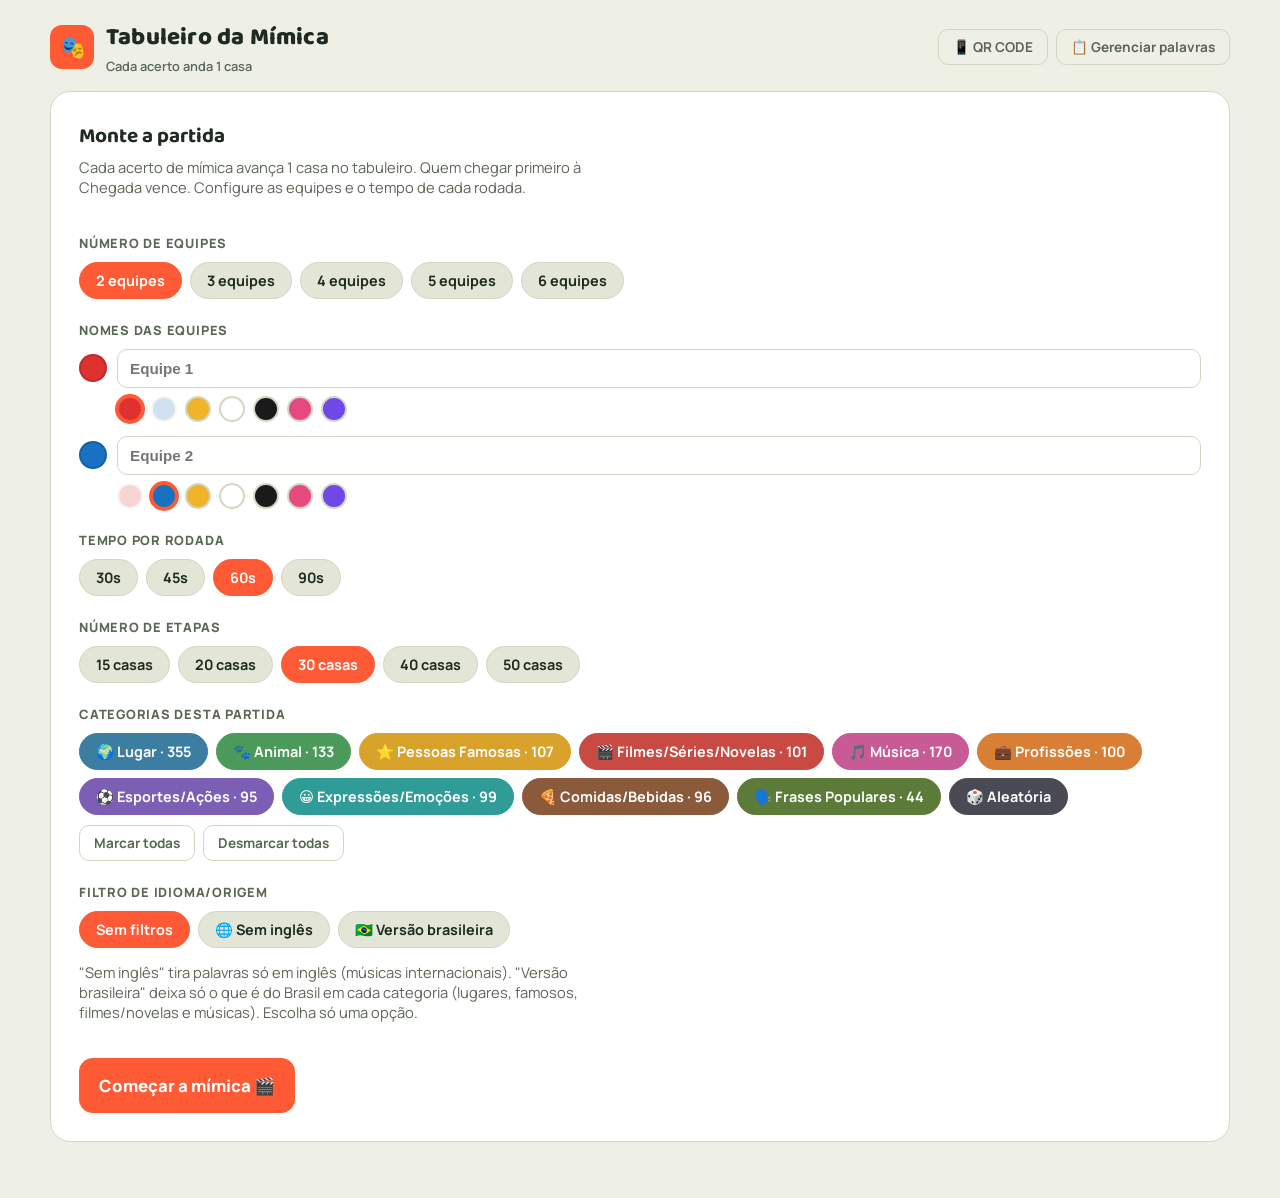
==== commit 21d8dc27: "Adiciona botão QR CODE com link do app Co-Authored-By: Claude Opus 5.5 <noreply@anthropic.com>" ====
--- a/docs/index.html
+++ b/docs/index.html
@@ -317,6 +317,9 @@
   }
   .modal-card h3{font-size:1.4rem;}
   .modal-card-wide{max-width:480px;}
+  .qr-box{background:#FFFFFF; border-radius:14px; padding:10px; width:min(72vw, 300px); margin:0 auto;}
+  .qr-box svg{display:block; width:100%; height:auto;}
+  .qr-link{font-weight:700; font-size:.85rem; color:var(--text-muted); word-break:break-all; margin:0;}
   .team-report-list{display:flex; flex-direction:column; gap:10px; max-height:min(50vh, 420px); overflow-y:auto; text-align:left;}
   .team-report-row{background:var(--surface-2); border-radius:12px; padding:12px 14px; display:flex; flex-direction:column; gap:6px;}
   .team-report-head{display:flex; align-items:center; gap:8px; font-family:'Baloo 2'; font-weight:700; font-size:1rem;}
@@ -352,6 +355,7 @@
       </div>
     </div>
     <div class="header-actions">
+      <button class="ghost-btn" id="btnQr">📱 QR CODE</button>
       <button class="ghost-btn" id="btnManage">📋 Gerenciar palavras</button>
     </div>
   </header>
@@ -528,6 +532,11 @@
   var manageEl = document.getElementById("manageScreen");
   var modalLayer = document.getElementById("modalLayer");
   var btnManage = document.getElementById("btnManage");
+  var btnQr = document.getElementById("btnQr");
+
+  // QR code (SVG pré-gerado, funciona offline) que leva ao app instalável.
+  var APP_URL = "https://brulogom.github.io/tabuleiro-da-mimica/";
+  var APP_QR_SVG = "<svg xmlns=\"http://www.w3.org/2000/svg\" viewBox=\"0 0 37 37\" shape-rendering=\"crispEdges\"><path fill=\"#FFFFFF\" d=\"M0 0h37v37H0z\"/><path stroke=\"#1E2A22\" d=\"M2 2.5h7m2 0h1m2 0h1m3 0h1m2 0h3m1 0h1m2 0h7M2 3.5h1m5 0h1m2 0h3m3 0h2m1 0h1m7 0h1m5 0h1M2 4.5h1m1 0h3m1 0h1m1 0h4m2 0h2m5 0h3m2 0h1m1 0h3m1 0h1M2 5.5h1m1 0h3m1 0h1m1 0h1m1 0h1m4 0h1m2 0h2m2 0h3m1 0h1m1 0h3m1 0h1M2 6.5h1m1 0h3m1 0h1m1 0h1m5 0h3m3 0h2m1 0h1m2 0h1m1 0h3m1 0h1M2 7.5h1m5 0h1m1 0h2m1 0h3m5 0h1m2 0h1m3 0h1m5 0h1M2 8.5h7m1 0h1m1 0h1m1 0h1m1 0h1m1 0h1m1 0h1m1 0h1m1 0h1m1 0h1m1 0h7M10 9.5h1m1 0h3m3 0h1m2 0h4m1 0h1M2 10.5h1m1 0h5m2 0h1m1 0h1m1 0h2m2 0h1m1 0h1m2 0h3m1 0h5M2 11.5h1m1 0h1m5 0h4m1 0h2m1 0h6m1 0h1m2 0h2m1 0h2m1 0h1M3 12.5h2m2 0h3m5 0h3m1 0h1m3 0h1m2 0h1m3 0h1m1 0h2M2 13.5h1m1 0h1m9 0h2m1 0h4m1 0h3m2 0h1m2 0h4M2 14.5h1m1 0h1m2 0h2m4 0h2m1 0h3m3 0h1m2 0h2m2 0h3m1 0h1M3 15.5h5m5 0h3m1 0h1m2 0h1m4 0h1m2 0h1m4 0h2M3 16.5h3m2 0h2m1 0h10m1 0h1m1 0h1m2 0h3m1 0h3M2 17.5h6m3 0h1m2 0h2m1 0h1m2 0h1m2 0h2m2 0h2m2 0h2M2 18.5h1m2 0h6m3 0h7m1 0h1m1 0h4m1 0h3m2 0h1M2 19.5h3m1 0h2m2 0h1m2 0h4m1 0h1m1 0h3m2 0h1m2 0h2m1 0h2m1 0h1M2 20.5h1m1 0h12m1 0h2m1 0h1m1 0h1m1 0h1m2 0h4m1 0h2M2 21.5h1m1 0h2m5 0h6m1 0h1m4 0h2m2 0h1m1 0h4M6 22.5h8m6 0h2m1 0h1m2 0h2m1 0h3m1 0h2M2 23.5h1m1 0h1m5 0h3m2 0h5m2 0h1m2 0h1m2 0h1m3 0h1m1 0h1M2 24.5h1m1 0h3m1 0h1m1 0h4m2 0h1m2 0h1m1 0h1m1 0h2m8 0h1M2 25.5h1m1 0h2m1 0h1m1 0h1m2 0h4m2 0h1m1 0h5m1 0h1m1 0h1m1 0h5M2 26.5h1m2 0h1m2 0h1m2 0h1m7 0h1m1 0h1m3 0h6m2 0h2M10 27.5h5m1 0h1m2 0h4m2 0h2m3 0h1m1 0h1m1 0h1M2 28.5h7m2 0h2m1 0h1m2 0h3m2 0h1m1 0h3m1 0h1m1 0h1m1 0h2M2 29.5h1m5 0h1m1 0h2m1 0h4m1 0h5m2 0h2m3 0h4M2 30.5h1m1 0h3m1 0h1m1 0h3m2 0h2m1 0h1m3 0h3m1 0h6m1 0h1M2 31.5h1m1 0h3m1 0h1m1 0h3m3 0h2m1 0h2m6 0h1m2 0h2m2 0h1M2 32.5h1m1 0h3m1 0h1m1 0h2m1 0h1m1 0h4m1 0h1m1 0h1m1 0h1m1 0h4m1 0h1M2 33.5h1m5 0h1m4 0h2m1 0h2m5 0h1m3 0h2m1 0h1m1 0h1M2 34.5h7m1 0h5m1 0h2m1 0h1m4 0h4m1 0h1m3 0h1\"/></svg>";
 
   // wordBank is the live, editable copy of DEFAULT_WORDS — synced with the
   // artifact's shared database so every device sees the same lists.
@@ -1978,6 +1987,21 @@
   }
   btnManage.addEventListener("click", openManage);
 
+  function showQrCode(){
+    modalLayer.innerHTML = '<div class="modal-overlay" id="qrOverlay"><div class="modal-card">' +
+      '<h3>Jogue no seu aparelho</h3>' +
+      '<p style="color:var(--text-muted); margin:0;">Aponte a câmera do celular ou tablet pro código e instale o app pela tela inicial.</p>' +
+      '<div class="qr-box">'+APP_QR_SVG+'</div>' +
+      '<p class="qr-link">'+APP_URL+'</p>' +
+      '<button class="start-btn" style="align-self:center;" id="btnQrClose">Fechar</button>' +
+      '</div></div>';
+    document.getElementById("btnQrClose").addEventListener("click", function(){ modalLayer.innerHTML = ""; });
+    document.getElementById("qrOverlay").addEventListener("click", function(e){
+      if (e.target.id === "qrOverlay") modalLayer.innerHTML = "";
+    });
+  }
+  btnQr.addEventListener("click", showQrCode);
+
   renderSetup();
   initWordBank();
 })();
